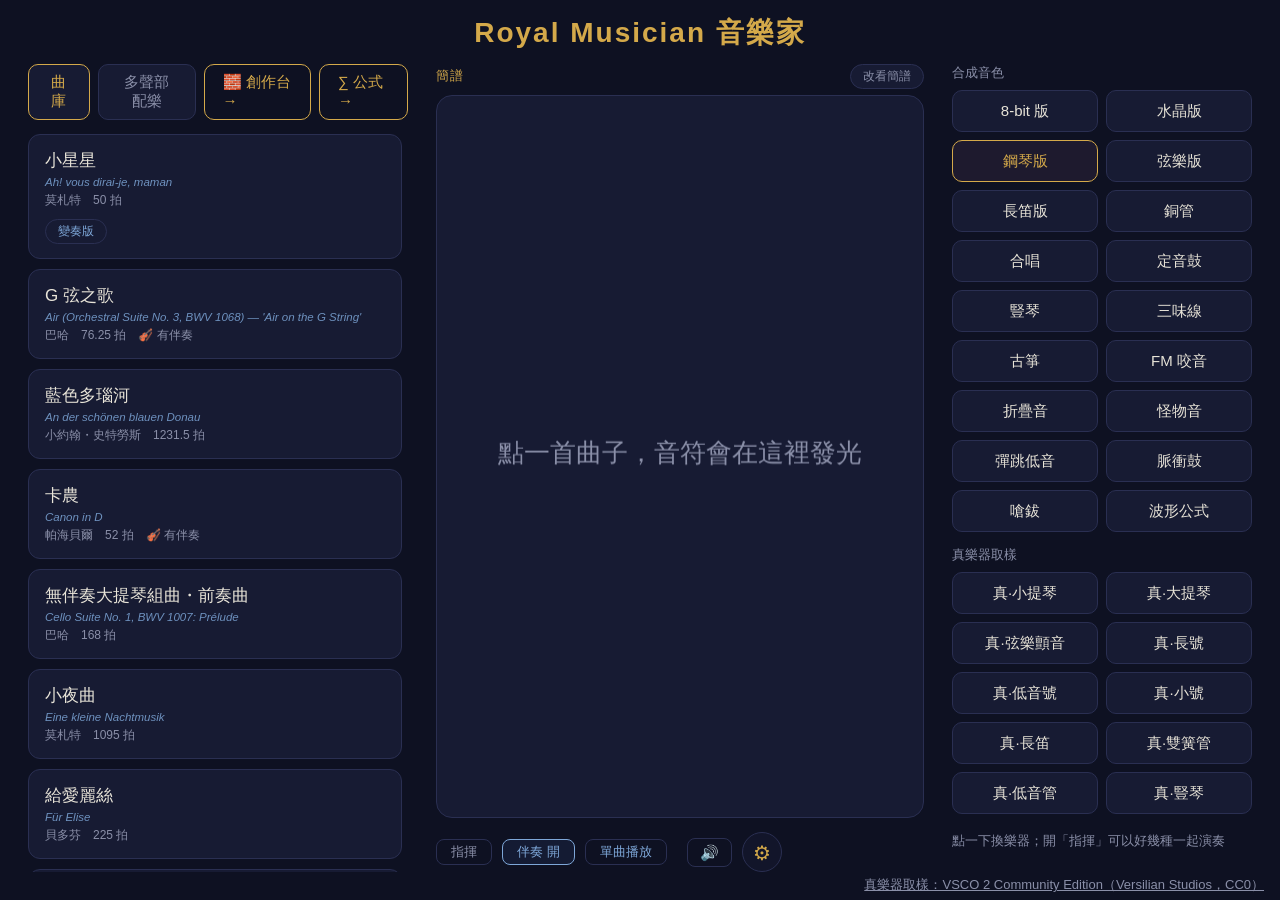
==== index.html @ 352424b7 "v1.25.04：播放中換音色立刻變 Co-Authored-By: Claude Sonnet 5.5 <noreply@anthropic.com>" ====
<!DOCTYPE html>
<html lang="zh-Hant">
<head>
<meta charset="utf-8">
<meta name="viewport" content="width=device-width, initial-scale=1, viewport-fit=cover">
<title>Royal Musician 音樂家</title>
<style>
  :root{
    --bg:#0e1122; --panel:#171b33; --line:#2a2f52; --text:#e8e4d8;
    --muted:#8a8fa8; --gold:#d4a94a; --blue:#7ea7d8;
    --colW:min(820px,100%);   /* 全頁同一欄寬：音色、簡譜、曲目、即興台、多聲部對齊同一條邊 */
  }
  *{box-sizing:border-box; margin:0; padding:0;}
  body{
    background:var(--bg); color:var(--text); min-height:100vh;
    font-family:"Noto Sans TC","Microsoft JhengHei",sans-serif;
    display:flex; flex-direction:column; align-items:center;
    padding:32px 16px 64px;
  }
  h1{font-size:28px; letter-spacing:2px; color:var(--gold);}
  .sub{color:var(--muted); font-size:14px; margin:8px 0 24px;}

  /* 音色區（2026-10-16 版面師／認知／考拉）：與曲目卡同寬、分兩組、同組等寬等高（同群按鍵規則） */
  .voices{display:grid; grid-template-columns:repeat(auto-fill,minmax(118px,1fr)); gap:8px;
          width:var(--colW); margin-bottom:8px;}
  .voices button{
    background:var(--panel); color:var(--text); border:1px solid var(--line);
    border-radius:10px; padding:9px 4px; font-size:15px; cursor:pointer; white-space:nowrap; min-height:42px;
  }
  .voices button.active{border-color:var(--gold); color:var(--gold); background:#1e1a2e;}
  .vsep{grid-column:1/-1; color:var(--muted); font-size:13px; text-align:left; margin-top:6px;}
  .vsep:first-child{margin-top:0;}
  .credits{margin-top:40px; font-size:13px;} .credits a{color:var(--muted);}
  @media (max-width:640px){ .voices{grid-template-columns:repeat(3,1fr);} }
  #mixToggle.mixOn,#accToggle.mixOn{border-color:var(--blue); color:var(--blue); background:#141b33;}
  .hint{color:var(--muted); font-size:13px; margin:10px 0 22px;}

  .now{
    height:28px; font-size:16px; color:var(--blue); margin-bottom:14px;
    display:flex; align-items:center; gap:14px;
  }
  .now button{
    background:none; border:1px solid var(--line); color:var(--muted);
    border-radius:8px; padding:3px 14px; cursor:pointer; font-size:13px;
  }
  #modeBtn{color:var(--blue); border-color:var(--line); font-family:inherit;}
  #muteBtn{font-size:15px; padding:3px 12px; line-height:1.4;}
  #muteBtn.off{color:var(--gold); border-color:var(--gold);}

  .tunes{display:grid; grid-template-columns:repeat(auto-fill,minmax(230px,1fr));
         gap:12px; width:var(--colW);}
  .tune{
    background:var(--panel); border:1px solid var(--line); border-radius:12px;
    padding:14px 16px; cursor:pointer; text-align:left; color:var(--text);
    display:flex; flex-direction:column; gap:4px; font-family:inherit;
  }
  .tune:hover{border-color:var(--blue);}
  .tune.playing{border-color:var(--gold); background:#1e1a2e;}
  .tune .name{font-size:17px;}
  .tune .orig{font-size:11.5px; color:var(--blue); font-style:italic; opacity:.85;}
  .tune .meta{font-size:12px; color:var(--muted);}
  .chips{display:flex; gap:6px; margin-top:6px;}
  .chip{font-size:12px; padding:3px 12px; border:1px solid var(--line); border-radius:999px;
        background:none; color:var(--blue); cursor:pointer; font-family:inherit;}
  .chip:hover{border-color:var(--gold); color:var(--gold);}
  .chip.playing{border-color:var(--gold); color:var(--gold); background:#1e1a2e;}
  .tune.playing .name{color:var(--gold);}

  .score{width:var(--colW); margin-bottom:18px;}
  .scoreHead{display:flex; gap:12px; align-items:baseline; margin-bottom:6px;}
  .scoreHead>span:first-child{font-size:13px; color:var(--gold); letter-spacing:1px;
                              flex:none; white-space:nowrap;}
  .scoreHead .hint{margin:0; font-size:11.5px;}
  .scoreStrip{
    background:var(--panel); border:1px solid var(--line); border-radius:10px;
    height:70px; padding:14px 12px; overflow-x:auto; overflow-y:hidden;
    white-space:nowrap; font-family:Consolas,"Noto Sans Mono",monospace;
    scrollbar-width:thin;
  }
  .modeBtn{margin-left:auto; flex:none; background:var(--panel); border:1px solid var(--line); color:var(--muted); border-radius:999px; padding:3px 12px; font-size:12px; cursor:pointer;}
  #roll{display:block; width:100%; height:120px; background:var(--panel); border:1px solid var(--line); border-radius:10px;}
  .scoreStrip .empty{color:var(--muted); font-size:13px; font-family:"Noto Sans TC",sans-serif;}
  /* 一顆音一個 span：八度點用 ::before／::after 畫（attr 取內容），不多開節點 */
  .jn{position:relative; display:inline-block; min-width:1.15em; text-align:center;
      font-size:19px; color:var(--text); padding:6px 3px; transition:color .08s;}
  .jn::before{content:attr(data-up); position:absolute; top:-5px; left:0; right:0;
              font-size:11px; line-height:1; color:inherit; opacity:.75;}
  .jn::after{content:attr(data-dn); position:absolute; bottom:-4px; left:0; right:0;
             font-size:11px; line-height:1; color:inherit; opacity:.75;}
  .jn.short{text-decoration:underline; text-underline-offset:5px;}
  .jn.rest{color:var(--muted);}
  .jn.on{color:var(--gold); font-weight:700; text-shadow:0 0 12px rgba(212,169,74,.6);}
  .jn.done{color:var(--muted); opacity:.55;}
  .jn.low{color:#c98a8a;}   /* 低八度以下自己變色——「太低」用看的就找得到 */

  /* 多聲部配樂（v1.15.00）：每軌一列——名稱、音色、音量、M／S */
  .orch{width:var(--colW); margin-top:40px; border-top:1px solid var(--line); padding-top:24px;}
  .orch h2{font-size:18px; color:var(--gold); letter-spacing:1px; margin-bottom:12px;}
  .orchHead{display:flex; gap:12px; align-items:center; flex-wrap:wrap; margin-bottom:12px;}
  .orchHead select,.orchHead button,.trk button{background:var(--panel); color:var(--text); border:1px solid var(--line);
          border-radius:999px; padding:7px 16px; font-size:14px; cursor:pointer; font-family:inherit;}
  #orchPlay{border-color:var(--gold); color:var(--gold); margin-left:auto;}
  .trk{display:grid; grid-template-columns:minmax(90px,1fr) 70px 2fr 40px 40px; gap:10px; align-items:center;
       background:var(--panel); border:1px solid var(--line); border-radius:10px; padding:10px 14px; margin-bottom:8px;}
  .trk .tv{color:var(--muted); font-size:13px;}
  .trk button{padding:6px 0; border-radius:8px;}
  .trk button.on{border-color:var(--gold); color:var(--gold);}
  .trk input{width:100%;}
  @media (max-width:640px){ .trk{grid-template-columns:1fr 1fr 40px 40px;} .trk input{grid-column:1/-1; order:9;} }
  /* 2K（≥1800px）：不准手機骨架搬上桌機——欄寬放到 1640、字級照 2K 通則（內文 18、標題 32）、
     曲目卡一排 5 張、音色鈕一排 9 顆（2026-10-16 Master：「2K 版的版面不要再加寬？」） */
  @media (min-width:1800px) and (min-height:1200px){
    body{padding-top:48px;}
    h1{font-size:40px;} .sub{font-size:18px;}
    .voices{grid-template-columns:repeat(auto-fill,minmax(168px,1fr)); gap:10px;}
    .voices button{font-size:18px; min-height:52px;}
    .vsep,.hint{font-size:16px;}
    .now{font-size:18px; height:40px;} .now button{font-size:16px; padding:6px 18px;}
    .scoreHead>span:first-child{font-size:16px;} .scoreHead .hint{font-size:14px;} .modeBtn{font-size:14px;}
    #roll{height:200px;}
    .tunes{grid-template-columns:repeat(auto-fill,minmax(300px,1fr)); gap:16px;}
    .tune{padding:18px 20px;} .tune .name{font-size:22px;} .tune .orig{font-size:15px;} .tune .meta{font-size:15px;}
    .orch h2{font-size:24px;}
  }
  /* 分頁：曲庫／簡譜即興台／多聲部一次只顯示一個（Master 2026-10-16：「版面如果有空間，就盡量不要出現需要拉動的卷軸」） */
  .tabs{display:flex; gap:8px; width:var(--colW); margin:4px 0 12px;}
  .tabs button{background:var(--panel); color:var(--muted); border:1px solid var(--line); border-radius:10px; padding:8px 18px; font-size:15px; cursor:pointer; font-family:inherit;}
  .tabs button.on{border-color:var(--gold); color:var(--gold);}
  .tabLink{border:1px solid var(--gold); color:var(--gold); border-radius:10px; padding:8px 18px; font-size:15px; text-decoration:none;}
  /* 多聲部分頁：每軌自帶樂器，左欄的音色選擇用不到——收起來免得誤會 */
  body.tab-orch #voices, body.tab-orch .left > .hint, body.tab-orch #mixToggle, body.tab-orch #accToggle{display:none;}
  .panel[hidden]{display:none !important;}
  .panel h2{display:none;}            /* 分頁鈕已經寫了名字，不重複 */
  .orch.panel{margin-top:0; border-top:none; padding-top:0;}
  .top{display:flex; flex-direction:column; align-items:center;}
  .app,.left,.right{display:contents;}  /* 窄螢幕：照舊一條直欄往下排 */
  .sub{display:none;}   /* 副標是自我介紹，曲庫本身就說明了——剃掉 */
  /* 桌機（≥1100px）：三欄一屏不捲動——左＝曲庫、中＝舞台（簡譜捲簾吃滿）、右＝音色；放不下的只在欄內部捲 */
  @media (min-width:1100px){
    :root{ --colW:100%; }
    body{height:100vh; overflow:hidden; padding:14px 28px 28px; align-items:stretch;}
    .top{justify-content:center; margin-bottom:12px; flex:none;}
    .top a{margin:0 !important;}
    .app{display:grid; grid-template-columns:minmax(380px,27%) 1fr minmax(300px,22%); grid-template-rows:auto minmax(0,1fr) auto;
         gap:14px 28px; flex:1; min-height:0; width:100%; max-width:2400px; margin:0 auto;}
    .left,.right{display:contents;}
    .tabs{grid-area:1/1; margin:0; width:100%;}
    .panel{grid-area:2/1/4/2; min-height:0; overflow:auto; padding-right:6px;}
    .tunes{grid-template-columns:1fr; align-content:start; gap:10px;}
    .score{grid-area:1/2/3/3; display:flex; flex-direction:column; min-height:0; margin:0;}
    #roll{flex:1; height:auto; min-height:0; border-radius:16px;}
    .scoreStrip{flex:1; height:auto; border-radius:16px; display:flex; align-items:center;}
    .now{grid-area:3/2; margin:0; flex-wrap:wrap; height:auto; gap:10px;}
    .voices{grid-area:1/3/3/4; grid-template-columns:repeat(2,1fr); align-content:start; overflow:auto; margin:0; min-height:0;}
    .left>.hint{grid-area:3/3; margin:0;}
    body.tab-orch .panel{grid-area:2/1/4/3;}
    body.tab-orch .score{grid-area:1/3/3/4;}
    body.tab-orch .now{grid-area:3/3;} body.tab-orch .scoreHead .hint{display:none;}
    .credits{position:fixed; right:16px; bottom:6px; margin:0;}
  }
  @media (min-width:1800px) and (min-height:1200px){
    .tunes{grid-template-columns:repeat(2,1fr);}
    .app{grid-template-columns:minmax(560px,30%) 1fr minmax(420px,20%);}
    .tabs button,.tabLink{font-size:18px; padding:10px 22px;}
    .now button{min-height:44px;}
  }
  /* 手機：舞台在最上、音色單排橫滑、曲庫在內部捲——第一眼就是「點一首曲子」 */
  @media (max-width:1099px){
    body{height:100dvh; min-height:0; overflow:hidden; padding:10px 12px 0; align-items:stretch;}
    .top{flex:none; margin-bottom:6px;} h1{font-size:20px;}
    .score{order:1; flex:none; margin-bottom:6px;}
    #roll{height:112px;}
    .scoreStrip{height:112px;}
    .now{order:2; flex:none; height:auto; margin-bottom:6px; gap:8px; overflow-x:auto; white-space:nowrap; scrollbar-width:none;}
    .now button{white-space:nowrap; flex:none; min-height:44px;}
    .voices{order:3; flex:none; display:flex; width:100%; overflow-x:auto; gap:6px; margin-bottom:8px; scrollbar-width:none;}
    .voices button{flex:none; padding:0 14px; min-height:44px;}
    .vsep,.left>.hint,.scoreHead .hint{display:none;}
    .tabs{order:4; width:100%; flex:none; margin:0 0 8px;}
    .tabs button,.tabLink{min-height:44px; padding:0 16px;}
    .panel{order:5; flex:1; min-height:0; overflow:auto; width:100%; padding-bottom:12px;}
    .tunes{grid-template-columns:1fr; gap:8px;}
    .tune{padding:10px 14px;} .tune .orig{display:none;}
    .credits{order:9; position:static; margin:2px 0; font-size:10px; flex:none; text-align:center;}
  }
</style>
</head>
<body>
  <header class="top">
  <h1 data-t="app.title"></h1>
  <div class="sub" data-t="app.subtitle"></div>
  </header>

  <div class="app">
  <aside class="left">

  <div class="voices" id="voices"></div>
  <div class="hint" data-t="ui.hint"></div>

  <div class="now">
    <button id="modeBtn"></button>
    <span id="nowLabel"></span>
    <button id="stopBtn" data-t="ui.stop" style="display:none"></button>
    <button id="muteBtn" title="靜音"></button>
  </div>
  </aside>

  <main class="right">

  <!-- 簡譜條（v1.11.00，Roy：「播放的時候下面就顯示簡譜」）——也是「音太低」的診斷儀 -->
  <section class="score">
    <div class="scoreHead"><span data-t="score.title"></span><span class="hint" id="scoreHint"></span><button id="scoreMode" class="modeBtn"></button></div>
    <canvas id="roll"></canvas>
    <div class="scoreStrip" id="scoreStrip"></div>
  </section>

  <nav class="tabs">
    <button data-p="tunes" data-t="tab.tunes"></button><button data-p="orch" data-t="orch.title"></button><a class="tabLink" href="composer.html" data-t="tab.create"></a><a class="tabLink" href="formula.html" data-t="tab.formula"></a>
  </nav>
  <div class="tunes panel" data-p="tunes" id="tunes"></div>

  <!-- 簡譜即興台（v1.10.00，Roy：「3.1415926，圓周率當樂譜！我想要輸入簡譜就能發音」） -->

  <!-- 多聲部配樂（v1.15.00，Master 的史詩配樂）：曲庫在 config.js 的 ORCH_TUNES -->
  <section class="orch panel" data-p="orch">
    <h2 data-t="orch.title"></h2>
    <div class="orchHead">
      <select id="orchSel"></select>
      <button id="orchEdit" data-t="orch.edit"></button>
      <button id="orchStop" data-t="ui.stop"></button>
      <button id="orchPlay" data-t="orch.play"></button>
    </div>
    <div id="trks"></div>
    <div class="hint" data-t="orch.hint"></div>
  </section>

  </main>
  </div>

  <footer class="credits"><a href="https://versilian-studios.com/vsco-community/" target="_blank" rel="noopener" data-t="credits.samples"></a></footer>

<script src="config.js?v=1.25.04"></script>
<script src="strings.zh.js?v=1.25.04"></script>
<script src="musician.js?v=1.25.04"></script>
<script src="designer-panel.js?v=1.25.04"></script>
<script>
applyText(CONFIG); applyStaticText();
const JIANPU_IDX=-2;   // 簡譜即興台的虛擬曲目索引（不在 TUNES 裡）

/* 音色雙模式（v1.09.00，Roy：「允許玩家完全不選。也許在音色右邊做個切換開關？」）：
   指揮關（預設）＝單選——點哪個換哪個，快速比音色；
   指揮開＝自由編制（同旋律 doubling），可以全部關掉＝靜場（指揮的休止手勢XD）。
   播放中改編制立刻生效。「指揮／混音師」職稱由 Roy 正名 2026-09-16 */
let activeVoices=new Set(['piano']), playingIdx=-1, mixMode=false;   // 玩家預設鋼琴版（Roy 定案 2026-09-16）

Musician.setSamples(SAMPLES,'samples/vsco/');   // 真樂器取樣：註冊成音色，第一次用到才下載
const voicesEl=document.getElementById('voices');
let realSep=false;
{ const d=document.createElement('div'); d.className='vsep'; d.textContent=TEXT['ui.synthGroup']; voicesEl.appendChild(d); }
Musician.voices.forEach(v=>{
  if(Musician.isSampled(v)&&!realSep){ realSep=true; const d=document.createElement('div'); d.className='vsep'; d.textContent=TEXT['ui.realGroup']; voicesEl.appendChild(d); }
  const b=document.createElement('button');
  b.textContent=TEXT['ui.voice.'+v]; b.dataset.v=v;
  if(activeVoices.has(v))b.classList.add('active');
  b.onclick=()=>{
    if(mixMode){ activeVoices.has(v)?activeVoices.delete(v):activeVoices.add(v); }
    else activeVoices=new Set([v]);
    paintVoices();
    if(playingIdx>=0||playingIdx===JIANPU_IDX)playTune(playingIdx);
  };
  voicesEl.appendChild(b);
});
const mixBtn=document.createElement('button');
mixBtn.id='mixToggle'; mixBtn.textContent=TEXT['ui.mix'];
mixBtn.onclick=()=>{
  mixMode=!mixMode;
  if(!mixMode && activeVoices.size!==1)   // 收回單選：留最左邊亮著的那顆；全暗就回預設鋼琴
    activeVoices=new Set([Musician.voices.find(v=>activeVoices.has(v))||'piano']);
  paintVoices();
  if(playingIdx>=0||playingIdx===JIANPU_IDX)playTune(playingIdx);
};
document.querySelector('.now').prepend(mixBtn);
/* 伴奏開關（v1.23.00）：有伴奏軌的曲子，旋律照選的音色、伴奏固定樂器；關掉回到單旋律（辨認遊戲的原味） */
let accOn=true; try{ accOn=localStorage.getItem('musician.acc')!=='0'; }catch(e){}
const accBtn=document.createElement('button'); accBtn.id='accToggle';
const paintAcc=()=>{ accBtn.textContent=TEXT[accOn?'ui.accOn':'ui.accOff']; accBtn.classList.toggle('mixOn',accOn); };
accBtn.onclick=()=>{ accOn=!accOn; paintAcc(); try{ localStorage.setItem('musician.acc',accOn?'1':'0'); }catch(e){}
  if(playingIdx>=0) playTune(playingIdx); };
paintAcc(); mixBtn.after(accBtn);   // 指揮開關跟播放模式放同一列（它是「怎麼播」不是「哪種音色」）
function paintVoices(){
  voicesEl.querySelectorAll('button').forEach(x=>x.classList.toggle('active',activeVoices.has(x.dataset.v)));
  mixBtn.classList.toggle('mixOn',mixMode);   // 指揮鈕已搬到播放列，不在 voicesEl 裡（2026-10-17 Master 抓到「指揮按鍵不亮」）
}
paintVoices();

const tunesEl=document.getElementById('tunes'),
      nowEl=document.getElementById('nowLabel'),
      stopBtn=document.getElementById('stopBtn');
/* 依原文曲名字母排序（Roy 定案 2026-09-15）。康康舞的原名刻意寫成
   「Orphée aux enfers: Ouverture — Galop infernal」——與序曲同前綴、字串較長，
   排序天然落在序曲正後方，不需要特例；名字本身就說明了它是序曲的壓軸段。
   帶 parent 的曲目（Roy 定案：「變奏版這種按鈕跟著原曲」）不佔卡位，
   變成掛在原曲卡下緣的小膠囊鍵——卡片點了播原版，膠囊點了播變奏 */
const CARD_BY_TUNE={};   // TUNES index → 它顯示在哪張卡（變奏映到原曲卡）
TUNES.map((tu,i)=>({tu,i}))
  .filter(x=>!x.tu.parent)
  .sort((a,b)=>(a.tu.orig||a.tu.name).localeCompare(b.tu.orig||b.tu.name))
  .forEach(({tu,i})=>{
  const beats=tu.notes.reduce((s,n)=>s+n[1],0);
  const b=document.createElement('div');
  b.className='tune'; b.dataset.i=i; CARD_BY_TUNE[i]=b;
  b.innerHTML='<span class="name">'+tu.name+'</span>'+
              (tu.orig?'<span class="orig">'+tu.orig+'</span>':'')+
              '<span class="meta">'+tu.composer+'　'+TEXT['ui.beats'](beats)+(tu.accomp?'　'+TEXT['ui.hasAcc']:'')+'</span>';
  b.setAttribute('role','button'); b.tabIndex=0; b.onclick=()=>playTune(i);
  b.onkeydown=e=>{ if((e.key==='Enter'||e.key===' ')&&e.target===b){ e.preventDefault(); playTune(i); } };
  const kids=TUNES.map((t2,j)=>({t2,j})).filter(x=>x.t2.parent===tu.id);
  if(kids.length){
    const row=document.createElement('div'); row.className='chips';
    kids.forEach(({t2,j})=>{
      CARD_BY_TUNE[j]=b;
      const c=document.createElement('button'); c.className='chip'; c.textContent=t2.label||t2.name;
      c.dataset.j=j;
      c.onclick=e=>{e.stopPropagation(); playTune(j);};   // 卡片本體是原版，膠囊是變奏
      row.appendChild(c);
    });
    b.appendChild(row);
  }
  tunesEl.appendChild(b);
});

/* ── 簡譜條（v1.11.00，Roy：「播放的時候下面就顯示簡譜」）──────────
   renderScore() 把 tune 轉成一排 span（一顆音一個節點，八度點走 CSS ::before/::after
   的 attr()，2600 音的小夜曲也只有 2600 個節點）；tickScore() 每幀問引擎播到第幾秒，
   只動「上一顆」與「這一顆」兩個 class，不重畫整條。
   低八度以下的音自己染紅——Roy：「有些音色似乎太低」，這樣就看得到是哪幾顆 */
const stripEl=document.getElementById('scoreStrip'), scoreHintEl=document.getElementById('scoreHint');
let scoreTokens=[], scoreNodes=[], scoreOn=-1, scoreRAF=0;
function clearScore(msg){
  cancelAnimationFrame(scoreRAF); scoreRAF=0;
  scoreTokens=[]; scoreNodes=[]; scoreOn=-1;
  stripEl.innerHTML='<span class="empty"></span>';
  stripEl.firstChild.textContent=msg||TEXT['score.empty'];
  scoreHintEl.textContent='';
  drawRoll(0);
}
function renderScore(tune){
  const jp=Musician.toJianpu(tune,{floorMidi:CONFIG.play.floorMidi});
  scoreTokens=jp.tokens; scoreOn=-1;
  const frag=document.createDocumentFragment();
  const dots=n=>'˙'.repeat(Math.min(Math.abs(n),3));
  for(const t of jp.tokens){
    const el=document.createElement('span');
    el.className='jn'+(t.d==='0'?' rest':'')+(t.beats<1?' short':'')+(t.oct<0?' low':'');
    if(t.oct>0) el.dataset.up=dots(t.oct);
    if(t.oct<0) el.dataset.dn=dots(t.oct);
    // 兩拍以上補簡譜的延長線（最多三根，長音不佔滿整條）
    el.textContent=t.acc+t.d+(t.beats>=2?' –'.repeat(Math.min(Math.round(t.beats)-1,3)):'');
    frag.appendChild(el);
  }
  stripEl.innerHTML=''; stripEl.appendChild(frag);
  scoreNodes=[...stripEl.children];
  stripEl.scrollLeft=0;
  const lows=jp.tokens.filter(t=>t.d!=='0'&&t.oct<0).length;
  scoreHintEl.textContent=TEXT['score.hint']+(lows?'　｜　這首有 '+lows+' 顆低八度音（紅色）':'');
  if(!scoreRAF) scoreRAF=requestAnimationFrame(tickScore);
}

/* ── 長條圖模式（Roy：「簡譜有沒有可能用長條圖顯示音高，然後會隨著音樂明滅？」）──
   橫軸＝時間（固定視窗 8 秒，播放線在左 1/4 處、畫面往左流），縱軸＝音高，一顆音一條長條；
   還沒到的＝藍、正在響的＝金色發光、剛響完＝金色淡出、已過＝暗。與簡譜條共用同一份 tokens／同一個 rAF。 */
const rollEl=document.getElementById('roll'), rctx=rollEl.getContext('2d');
let rollMode=true; try{ rollMode=localStorage.getItem('musician.scoreMode')!=='jp'; }catch(e){}
const scoreModeBtn=document.getElementById('scoreMode');
function applyMode(){
  rollEl.style.display=rollMode?'block':'none'; stripEl.style.display=rollMode?'none':'block';
  scoreModeBtn.textContent=rollMode?'改看簡譜':'改看長條圖';
  try{ localStorage.setItem('musician.scoreMode',rollMode?'bar':'jp'); }catch(e){}
  drawRoll(Math.max(0,Musician.position()));
}
scoreModeBtn.onclick=()=>{ rollMode=!rollMode; applyMode(); if(!scoreRAF&&scoreTokens.length&&Musician.position()>=0) scoreRAF=requestAnimationFrame(tickScore); };
function drawRoll(pos){
  if(!rollMode) return;
  const dpr=window.devicePixelRatio||1, W=rollEl.clientWidth, H=rollEl.clientHeight;
  if(rollEl.width!==Math.round(W*dpr)||rollEl.height!==Math.round(H*dpr)){ rollEl.width=Math.round(W*dpr); rollEl.height=Math.round(H*dpr); }
  rctx.setTransform(dpr,0,0,dpr,0,0); rctx.clearRect(0,0,W,H);
  const toks=scoreTokens;
  if(!toks.length){ rctx.fillStyle='#8a8fa8'; rctx.font=Math.max(15,Math.round(H/28))+'px "Noto Sans TC",sans-serif'; rctx.textAlign='center';
    rctx.fillText(TEXT['score.empty'],W/2,H/2+5); rctx.textAlign='left'; return; }
  let lo=1e9, hi=-1e9; for(const t of toks) if(t.midi!=null){ if(t.midi<lo)lo=t.midi; if(t.midi>hi)hi=t.midi; }
  if(lo>hi) return;
  const WIN=8, pps=W/WIN, x0=W*0.25, padY=10, rows=hi-lo+1, rh=Math.max(3,(H-2*padY)/rows);
  // 找第一顆還看得到的音（tokens 依 sec 排序）
  let a=0,b=toks.length; while(a<b){ const m=(a+b)>>1; if(toks[m].sec+toks[m].dur<pos-0.6) a=m+1; else b=m; }
  for(let i=a;i<toks.length;i++){
    const t=toks[i], x=x0+(t.sec-pos)*pps; if(x>W) break;
    if(t.midi==null) continue;
    const w=Math.max(3,t.dur*pps-2), y=H-padY-(t.midi-lo+1)*rh+1, end=t.sec+t.dur;
    if(pos>=t.sec && pos<end){ rctx.fillStyle='#ffd77a'; rctx.shadowColor='rgba(255,200,80,.9)'; rctx.shadowBlur=14; }
    else if(pos>=end){ const f=Math.max(0,1-(pos-end)/0.5);          // 剛響完：0.5 秒淡出
      rctx.shadowBlur=f>0?10*f:0; rctx.shadowColor='rgba(255,200,80,.7)';
      rctx.fillStyle=f>0?`rgba(212,169,74,${0.25+0.6*f})`:'rgba(138,143,168,.28)'; }
    else { rctx.shadowBlur=0; rctx.fillStyle='rgba(126,167,216,.7)'; }
    rctx.fillRect(x,y,w,Math.max(2,rh-2));
  }
  rctx.shadowBlur=0; rctx.fillStyle='rgba(232,228,216,.5)'; rctx.fillRect(x0-1,0,2,H);   // 播放線
}
function tickScore(){
  scoreRAF=0;
  const pos=Musician.position();
  drawRoll(pos<0?0:pos);
  if(pos<0){ if(scoreOn>=0&&scoreNodes[scoreOn]) scoreNodes[scoreOn].classList.remove('on'); scoreOn=-1; return; }
  let i=(scoreOn>=0&&scoreTokens[scoreOn]&&pos>=scoreTokens[scoreOn].sec)?scoreOn:0;
  while(i+1<scoreTokens.length && scoreTokens[i+1].sec<=pos) i++;   // 從上次位置往前走，不必每幀搜整首
  if(i!==scoreOn){
    if(scoreOn>=0&&scoreNodes[scoreOn]){ scoreNodes[scoreOn].classList.remove('on'); scoreNodes[scoreOn].classList.add('done'); }
    const el=scoreNodes[i];
    if(el){
      el.classList.add('on'); el.classList.remove('done');
      const r=el.offsetLeft-stripEl.scrollLeft;          // 快到右緣就把它拉回三分之一處
      if(r>stripEl.clientWidth*0.75||r<0) stripEl.scrollLeft=el.offsetLeft-stripEl.clientWidth*0.33;
    }
    scoreOn=i;
  }
  scoreRAF=requestAnimationFrame(tickScore);
}
/* 分頁隱藏時瀏覽器不跑 rAF；回到前景要自己接回去（否則簡譜停在離開時那一顆） */
document.addEventListener('visibilitychange',()=>{
  if(!document.hidden && scoreTokens.length && Musician.position()>=0 && !scoreRAF)
    scoreRAF=requestAnimationFrame(tickScore);
});

function mark(i){
  playingIdx=i;
  /* v1.09.01 顯示歧義修正（Roy：「長笛版跳到小星星，但出來的不是小星星」——
     隨機抽到變奏曲時亮的是母卡，看起來像在播原版）：
     播原版＝卡片發光；播變奏＝只有那顆膠囊發光，卡片本體不亮 */
  const isVariant=i>=0&&TUNES[i].parent;
  const card=i>=0&&!isVariant?CARD_BY_TUNE[i]:null;
  tunesEl.querySelectorAll('.tune').forEach(x=>x.classList.toggle('playing',x===card));
  tunesEl.querySelectorAll('.chip').forEach(x=>x.classList.toggle('playing',isVariant&&+x.dataset.j===i));
  nowEl.textContent=i>=0?TEXT['ui.playing'](TUNES[i].name):'';
  stopBtn.style.display=i>=0?'':'none';
}
/* 播放模式（v1.09.00，Roy：「還有循環播放，單曲播放，隨機播放。嗯？這就是音樂播放器嘛。」）：
   單曲＝播完停；循環＝同一首重來；隨機＝洗牌袋輪播全庫（含變奏，一輪不重複、不跨輪連莊——
   Math-Racer 換曲的同一個形狀）。曲終才看模式，手點永遠直接播 */
const MODES=['single','loop','shuffle'];
let playMode='single', shuffleBag=[];
const modeBtn=document.getElementById('modeBtn');
function paintMode(){ modeBtn.textContent=TEXT['ui.mode.'+playMode]; }
modeBtn.onclick=()=>{ playMode=MODES[(MODES.indexOf(playMode)+1)%MODES.length]; paintMode(); };
paintMode();
function nextShuffle(){
  if(!shuffleBag.length){
    shuffleBag=TUNES.map((_,i)=>i);
    for(let i=shuffleBag.length-1;i>0;i--){const j=Math.floor(Math.random()*(i+1));[shuffleBag[i],shuffleBag[j]]=[shuffleBag[j],shuffleBag[i]];}
    if(shuffleBag.length>1&&shuffleBag[shuffleBag.length-1]===playingIdx)
      [shuffleBag[shuffleBag.length-1],shuffleBag[0]]=[shuffleBag[0],shuffleBag[shuffleBag.length-1]];
  }
  return shuffleBag.pop();
}
function handleEnd(i){
  if(playMode==='loop') playTune(i);
  else if(playMode==='shuffle') playTune(nextShuffle());
  else mark(-1);
}
function playLibrary(i){
  if(!activeVoices.size){ Musician.stop(); mark(-1); clearScore(); return; }   // 全關＝靜場
  Musician.play(TUNES[i],{voice:[...activeVoices],cfg:CONFIG,accomp:accOn,onend:()=>handleEnd(i)});
  mark(i); renderScore(TUNES[i]);
}
stopBtn.onclick=()=>{Musician.stop();mark(-1);clearScore();};

/* 靜音鈕（v1.13.00）：狀態記在 localStorage，鍵名帶專案名不跟別款打架。
   走引擎的常駐靜音閘，所以播放中按下去立刻沒聲音，不必等這首放完 */
const MUTE_KEY='musician.muted';
const muteBtn=document.getElementById('muteBtn');
let uiMuted=false; try{ uiMuted=localStorage.getItem(MUTE_KEY)==='1'; }catch(e){}
function paintMute(){
  muteBtn.textContent=uiMuted?'🔇':'🔊';
  muteBtn.classList.toggle('off',uiMuted);
}
muteBtn.onclick=()=>{
  uiMuted=!uiMuted;
  Musician.setMuted(uiMuted);
  try{ localStorage.setItem(MUTE_KEY, uiMuted?'1':'0'); }catch(e){}
  paintMute();
};
paintMute();
if(uiMuted) Musician.setMuted(true);   // 重整後沿用上次的選擇

clearScore();   // 開頁先給一句提示，不要空白框
applyMode();
// 播放中換音色／拉面板／循環時，索引是即興台就重播它，否則走曲庫
function playTune(i){ return playLibrary(i); }   // 簡譜即興台已併入積木編輯器（2026-10-16）

/* 混音師面板（v1.08.01 全開放；v1.09.00 正名，Roy：「我稱為混音的其實是指揮家，
   指揮家面板其實是混音師面板XD」——選樂器上場＝指揮（音色列的「指揮」開關），
   調音量泛音回聲＝混音師（本面板）。gate:false＝人人可開：旋鈕全是音色演奏參數，
   調壞 F5 復原，無成績可作弊。機制仍是共用面板 v11 的 opts.title */
initDesignerPanel(CONFIG,{
  gate:false, title:'混音師面板',
  labels:{
    play:'播放', volume:'總音量', bpm:'預設速度', chords:'和聲襯底', chordBars:'幾拍換和弦', transpose:'移調半音', floorMidi:'低音折疊(MIDI)',
    voices:'音色', chip:'8-bit', crystal:'水晶', piano:'鋼琴', strings:'弦樂', flute:'長笛', brass:'銅管', choir:'合唱', timpani:'定音鼓', harp:'豎琴', shamisen:'三味線', guzheng:'古箏', fm:'FM 咬音', folder:'折疊音', monster:'怪物音', bounce:'彈跳深度（八度）', bounceTau:'彈跳回升 τ 秒', bell:'鐘形包絡寬', kick:'脈衝鼓', hat:'嗆鈸', wave:'波形公式', cutoff:'高通截止 Hz', expr:'算式', ratio:'調變倍率', iStart:'起音調變量 I', iEnd:'收音調變量 I', tau:'衰減時間 τ', gStart:'起音增益 g', gEnd:'收音增益 g', layers:'疊加層數 n', amp:'每層振幅比 a', r_vln:'真·小提琴', r_cello:'真·大提琴', r_trem:'真·弦樂顫音', r_tbn:'真·長號', r_tuba:'真·低音號', r_tpt:'真·小號', r_flute:'真·長笛', r_oboe:'真·雙簧管', r_bsn:'真·低音管', r_harp:'真·豎琴', r_mar:'真·馬林巴', r_glock:'真·鐵琴', r_perc:'真·打擊組', sawari:'嗡嗡震', bachi:'撥子聲', vibDelay:'揉弦延遲秒',
    bright:'亮度倍數', vowel1:'母音共振峰1', vowel2:'母音共振峰2', drop:'起擊音高倍數', dropTime:'滑音秒', decay:'餘響秒', thump:'槌擊噪音',
    release:'收音秒', detune:'失諧音分', brightness:'亮度倍數', woody:'木頭味',
    vibRate:'顫音頻率', vibDepth:'顫音深度', rootOct:'根音八度',
    gain:'音量', attack:'起音秒', cut:'音長比例', main:'主體', shimmer:'高八度泛音',
    oct:'上移八度數', sparkle:'鐘鳴泛音', ring:'餘韻倍數', padScale:'襯底比例',
    echoTime:'回聲間隔秒', echoFb:'回聲回授', echoMix:'回聲比例',
    h1:'基音', h2:'二倍泛音', h3:'三倍泛音', h4:'四倍泛音',
    chord:'和聲參數', root:'根音', triad:'和弦音',
  },
  theme:{ bg:'#12152a', text:'#e8e4d8', accent:'#d4a94a', accent2:'#7ea7d8',
          field:'#1a1e38', line:'#2a2f52', muted:'#8a8fa8', danger:'#c05555' },
  /* 音色參數改了要重按才聽得到（整首是預先排程的）——播放中就自動重按同一首 */
  onChange:()=>{ if(playingIdx>=0||playingIdx===JIANPU_IDX)playTune(playingIdx); },
});
/* 面板把手 ⚙ 預設浮在左下角，手機／平板會蓋到曲目卡（測試團隊版面大臣 2026-10-04）。
   搬進「正在播放」那一列，跟模式、靜音鈕排在一起，不再浮在內容上。 */
{ const h = document.getElementById('dp-handle'), row = document.querySelector('.now');
  if (h && row) { Object.assign(h.style, { position: 'static', left: 'auto', bottom: 'auto', flex: 'none' }); row.appendChild(h); } }

/* 多聲部配樂：軌的靜音／獨奏／音量改的是 tune.parts 上的狀態（下次播放也記得），
   播放中同時呼叫 Musician.setPart 即時生效 */
{ const sel=document.getElementById('orchSel'), box=document.getElementById('trks');
  ORCH_TUNES.forEach((t,i)=>{ const o=document.createElement('option'); o.value=i; o.textContent=t.name; sel.appendChild(o); });
  const cur=()=>ORCH_TUNES[+sel.value];
  const draw=()=>{
    box.innerHTML='';
    cur().parts.forEach((p,i)=>{
      const r=document.createElement('div'); r.className='trk';
      const vol=p.vol==null?1:p.vol;
      r.innerHTML='<span>'+p.name+'</span><span class="tv">'+TEXT['ui.voice.'+p.voice]+'</span>'+
        '<input type="range" min="0" max="1" step="0.05" value="'+vol+'">'+
        '<button data-k="mute" class="'+(p.mute?'on':'')+'">M</button><button data-k="solo" class="'+(p.solo?'on':'')+'">S</button>';
      r.querySelector('input').oninput=e=>{ p.vol=+e.target.value; Musician.setPart(i,{vol:p.vol}); };
      r.querySelectorAll('button').forEach(b=>b.onclick=()=>{
        p[b.dataset.k]=!p[b.dataset.k]; b.classList.toggle('on',p[b.dataset.k]);
        Musician.setPart(i,{[b.dataset.k]:p[b.dataset.k]});
        if(b.dataset.k==='solo') box.querySelectorAll('[data-k=solo]').forEach((x,j)=>{ Musician.setPart(j,{solo:cur().parts[j].solo}); });
      });
      box.appendChild(r);
    });
  };
  sel.onchange=draw; draw();
  // 播多聲部時，播放列也要說實話：曲庫卡熄掉、顯示這首的名字、停止鈕出現（2026-10-17 全面按鍵調查）
  document.getElementById('orchPlay').onclick=()=>{ mark(-1); clearScore();
    Musician.play(cur(),{cfg:CONFIG,onend:()=>{ nowEl.textContent=''; stopBtn.style.display='none'; }});
    nowEl.textContent=TEXT['ui.playing'](cur().name); stopBtn.style.display=''; };
  document.getElementById('orchStop').onclick=()=>{ Musician.stop(); mark(-1); };
  // 拆開來改：把這首交給積木編輯器（localStorage 傳遞），在那邊能放進格子的軌變格子，放不進的保留簡譜軌
  document.getElementById('orchEdit').onclick=()=>{
    try{ localStorage.setItem('composer.import', JSON.stringify(cur())); }catch(e){}
    location.href='composer.html?import=1';
  };
}
/* 分頁切換（記住上次看哪一頁） */
{ const btns=[...document.querySelectorAll('.tabs button')], panels=[...document.querySelectorAll('.panel')];
  const show=k=>{ btns.forEach(b=>b.classList.toggle('on',b.dataset.p===k)); panels.forEach(p=>p.hidden=p.dataset.p!==k);
    document.body.classList.toggle('tab-orch',k==='orch');
    try{ localStorage.setItem('musician.tab',k); }catch(e){} };
  btns.forEach(b=>b.onclick=()=>show(b.dataset.p));
  let k='tunes'; try{ k=localStorage.getItem('musician.tab')||'tunes'; }catch(e){}
  show(btns.some(b=>b.dataset.p===k)?k:'tunes'); }
</script>
</body>
</html>
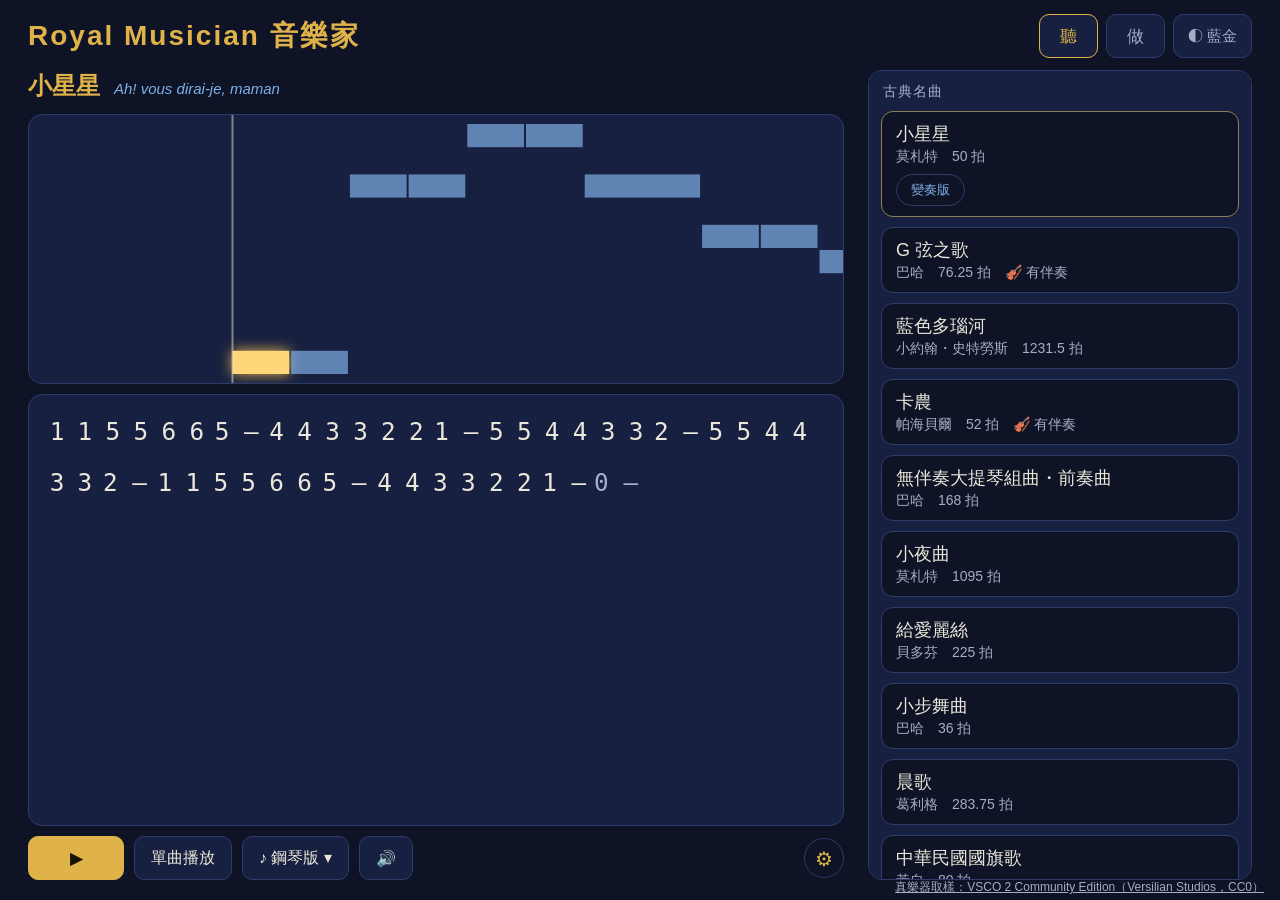
==== commit 6f034081: "v1.26.00：改版階段 1＋2 Co-Authored-By: Claude Sonnet 5.5 <noreply@anthropic.com>" ====
--- a/index.html
+++ b/index.html
@@ -4,501 +4,400 @@
 <meta charset="utf-8">
 <meta name="viewport" content="width=device-width, initial-scale=1, viewport-fit=cover">
 <title>Royal Musician 音樂家</title>
+<link rel="stylesheet" href="musician-theme.css?v=1.26.00">
+<script src="musician-shell.js?v=1.26.00"></script>
 <style>
-  :root{
-    --bg:#0e1122; --panel:#171b33; --line:#2a2f52; --text:#e8e4d8;
-    --muted:#8a8fa8; --gold:#d4a94a; --blue:#7ea7d8;
-    --colW:min(820px,100%);   /* 全頁同一欄寬：音色、簡譜、曲目、即興台、多聲部對齊同一條邊 */
-  }
-  *{box-sizing:border-box; margin:0; padding:0;}
-  body{
-    background:var(--bg); color:var(--text); min-height:100vh;
-    font-family:"Noto Sans TC","Microsoft JhengHei",sans-serif;
-    display:flex; flex-direction:column; align-items:center;
-    padding:32px 16px 64px;
-  }
-  h1{font-size:28px; letter-spacing:2px; color:var(--gold);}
-  .sub{color:var(--muted); font-size:14px; margin:8px 0 24px;}
-
-  /* 音色區（2026-10-16 版面師／認知／考拉）：與曲目卡同寬、分兩組、同組等寬等高（同群按鍵規則） */
-  .voices{display:grid; grid-template-columns:repeat(auto-fill,minmax(118px,1fr)); gap:8px;
-          width:var(--colW); margin-bottom:8px;}
-  .voices button{
-    background:var(--panel); color:var(--text); border:1px solid var(--line);
-    border-radius:10px; padding:9px 4px; font-size:15px; cursor:pointer; white-space:nowrap; min-height:42px;
-  }
-  .voices button.active{border-color:var(--gold); color:var(--gold); background:#1e1a2e;}
-  .vsep{grid-column:1/-1; color:var(--muted); font-size:13px; text-align:left; margin-top:6px;}
-  .vsep:first-child{margin-top:0;}
-  .credits{margin-top:40px; font-size:13px;} .credits a{color:var(--muted);}
-  @media (max-width:640px){ .voices{grid-template-columns:repeat(3,1fr);} }
-  #mixToggle.mixOn,#accToggle.mixOn{border-color:var(--blue); color:var(--blue); background:#141b33;}
-  .hint{color:var(--muted); font-size:13px; margin:10px 0 22px;}
-
-  .now{
-    height:28px; font-size:16px; color:var(--blue); margin-bottom:14px;
-    display:flex; align-items:center; gap:14px;
-  }
-  .now button{
-    background:none; border:1px solid var(--line); color:var(--muted);
-    border-radius:8px; padding:3px 14px; cursor:pointer; font-size:13px;
-  }
-  #modeBtn{color:var(--blue); border-color:var(--line); font-family:inherit;}
-  #muteBtn{font-size:15px; padding:3px 12px; line-height:1.4;}
-  #muteBtn.off{color:var(--gold); border-color:var(--gold);}
-
-  .tunes{display:grid; grid-template-columns:repeat(auto-fill,minmax(230px,1fr));
-         gap:12px; width:var(--colW);}
-  .tune{
-    background:var(--panel); border:1px solid var(--line); border-radius:12px;
-    padding:14px 16px; cursor:pointer; text-align:left; color:var(--text);
-    display:flex; flex-direction:column; gap:4px; font-family:inherit;
-  }
-  .tune:hover{border-color:var(--blue);}
-  .tune.playing{border-color:var(--gold); background:#1e1a2e;}
-  .tune .name{font-size:17px;}
-  .tune .orig{font-size:11.5px; color:var(--blue); font-style:italic; opacity:.85;}
-  .tune .meta{font-size:12px; color:var(--muted);}
-  .chips{display:flex; gap:6px; margin-top:6px;}
-  .chip{font-size:12px; padding:3px 12px; border:1px solid var(--line); border-radius:999px;
-        background:none; color:var(--blue); cursor:pointer; font-family:inherit;}
-  .chip:hover{border-color:var(--gold); color:var(--gold);}
-  .chip.playing{border-color:var(--gold); color:var(--gold); background:#1e1a2e;}
-  .tune.playing .name{color:var(--gold);}
-
-  .score{width:var(--colW); margin-bottom:18px;}
-  .scoreHead{display:flex; gap:12px; align-items:baseline; margin-bottom:6px;}
-  .scoreHead>span:first-child{font-size:13px; color:var(--gold); letter-spacing:1px;
-                              flex:none; white-space:nowrap;}
-  .scoreHead .hint{margin:0; font-size:11.5px;}
-  .scoreStrip{
-    background:var(--panel); border:1px solid var(--line); border-radius:10px;
-    height:70px; padding:14px 12px; overflow-x:auto; overflow-y:hidden;
-    white-space:nowrap; font-family:Consolas,"Noto Sans Mono",monospace;
-    scrollbar-width:thin;
-  }
-  .modeBtn{margin-left:auto; flex:none; background:var(--panel); border:1px solid var(--line); color:var(--muted); border-radius:999px; padding:3px 12px; font-size:12px; cursor:pointer;}
-  #roll{display:block; width:100%; height:120px; background:var(--panel); border:1px solid var(--line); border-radius:10px;}
-  .scoreStrip .empty{color:var(--muted); font-size:13px; font-family:"Noto Sans TC",sans-serif;}
+  /* 聽（欣賞）頁骨架（改版提案階段 2，2026-11-02）：舞台在左、曲庫在右；手機由上到下同一順序。
+     色票在 musician-theme.css，這裡只寫版面。 */
+  :root{ --laneH:clamp(120px,17vh,220px); }
+  body{height:100dvh; display:flex; flex-direction:column; padding:14px 28px 20px; overflow:hidden;}
+  .mtop{flex:none; margin-bottom:12px;}
+  .app{flex:1; min-height:0; display:grid; grid-template-columns:minmax(0,1fr) clamp(340px,30vw,460px); gap:14px 24px; width:100%; max-width:2400px; margin:0 auto;}
+  .stagecol{display:flex; flex-direction:column; gap:10px; min-height:0;}
+
+  .nowrow{display:flex; align-items:baseline; gap:14px; flex-wrap:wrap; min-height:34px; flex:none;}
+  .nowname{font-size:24px; color:var(--gold); font-weight:700;}
+  .noworig{font-size:15px; color:var(--blue); font-style:italic;}
+
+  /* 舞台：捲簾高度＝軌數×每軌高（寬扁，不拉成高塔）；單旋律下面接簡譜全文，吃掉剩下的高度 */
+  .stage{flex:0 1 calc(var(--lanes,1) * var(--laneH)); min-height:0; display:grid; grid-template-columns:minmax(0,1fr); grid-template-rows:minmax(0,1fr);
+         background:var(--panel); border:1px solid var(--line); border-radius:14px; overflow:hidden;}
+  .stage:not(.multi){flex-basis:clamp(160px,30vh,340px);}   /* 單旋律：捲簾寬扁，剩下的高度給下面的簡譜全文 */
+  #roll{display:block; width:100%; height:100%; min-width:0;}
+  .lanectl{display:none; flex-direction:column; border-right:1px solid var(--line); width:clamp(150px,16vw,240px);}
+  .stage.multi{grid-template-columns:auto minmax(0,1fr);}
+  .stage.multi .lanectl{display:flex;}
+  .lc{flex:1; min-height:0; display:grid; grid-template-columns:1fr auto auto; grid-template-rows:auto 1fr; gap:2px 6px; align-items:center;
+      padding:6px 10px; border-bottom:1px solid var(--line);}
+  .lc:last-child{border-bottom:none;}
+  .lc .nm{grid-column:1/-1; font-size:15px; display:flex; gap:8px; align-items:baseline; min-width:0;}
+  .lc .nm b{font-weight:600; white-space:nowrap; overflow:hidden; text-overflow:ellipsis;} .lc .nm i{font-style:normal; color:var(--muted); font-size:13px; white-space:nowrap;}
+  .lc input[type=range]{width:100%; min-width:40px; accent-color:var(--gold);}
+  .lc button{background:var(--panel2); border:1px solid var(--line); border-radius:8px; min-width:44px; min-height:36px; cursor:pointer; color:var(--muted);}
+  .lc button.on{border-color:var(--gold); color:var(--gold);}
+  .scoreStrip{flex:1; min-height:0; background:var(--panel); border:1px solid var(--line); border-radius:14px; padding:12px 14px; overflow-y:auto; position:relative;
+              display:flex; flex-wrap:wrap; align-content:flex-start; gap:2px 0; font-family:Consolas,"Noto Sans Mono",monospace;}
+  .stagecol.multi .scoreStrip{display:none;}
   /* 一顆音一個 span：八度點用 ::before／::after 畫（attr 取內容），不多開節點 */
-  .jn{position:relative; display:inline-block; min-width:1.15em; text-align:center;
-      font-size:19px; color:var(--text); padding:6px 3px; transition:color .08s;}
-  .jn::before{content:attr(data-up); position:absolute; top:-5px; left:0; right:0;
-              font-size:11px; line-height:1; color:inherit; opacity:.75;}
-  .jn::after{content:attr(data-dn); position:absolute; bottom:-4px; left:0; right:0;
-             font-size:11px; line-height:1; color:inherit; opacity:.75;}
+  .jn{position:relative; display:inline-block; min-width:1.15em; text-align:center; font-size:clamp(22px,1.9vw,38px); color:var(--text); padding:10px 4px; transition:color .08s;}
+  .jn::before{content:attr(data-up); position:absolute; top:-3px; left:0; right:0; font-size:12px; line-height:1; color:inherit; opacity:.75;}
+  .jn::after{content:attr(data-dn); position:absolute; bottom:-2px; left:0; right:0; font-size:12px; line-height:1; color:inherit; opacity:.75;}
   .jn.short{text-decoration:underline; text-underline-offset:5px;}
   .jn.rest{color:var(--muted);}
-  .jn.on{color:var(--gold); font-weight:700; text-shadow:0 0 12px rgba(212,169,74,.6);}
+  .jn.on{color:var(--gold); font-weight:700; text-shadow:0 0 12px color-mix(in srgb,var(--gold) 60%,transparent);}
   .jn.done{color:var(--muted); opacity:.55;}
   .jn.low{color:#c98a8a;}   /* 低八度以下自己變色——「太低」用看的就找得到 */
 
-  /* 多聲部配樂（v1.15.00）：每軌一列——名稱、音色、音量、M／S */
-  .orch{width:var(--colW); margin-top:40px; border-top:1px solid var(--line); padding-top:24px;}
-  .orch h2{font-size:18px; color:var(--gold); letter-spacing:1px; margin-bottom:12px;}
-  .orchHead{display:flex; gap:12px; align-items:center; flex-wrap:wrap; margin-bottom:12px;}
-  .orchHead select,.orchHead button,.trk button{background:var(--panel); color:var(--text); border:1px solid var(--line);
-          border-radius:999px; padding:7px 16px; font-size:14px; cursor:pointer; font-family:inherit;}
-  #orchPlay{border-color:var(--gold); color:var(--gold); margin-left:auto;}
-  .trk{display:grid; grid-template-columns:minmax(90px,1fr) 70px 2fr 40px 40px; gap:10px; align-items:center;
-       background:var(--panel); border:1px solid var(--line); border-radius:10px; padding:10px 14px; margin-bottom:8px;}
-  .trk .tv{color:var(--muted); font-size:13px;}
-  .trk button{padding:6px 0; border-radius:8px;}
-  .trk button.on{border-color:var(--gold); color:var(--gold);}
-  .trk input{width:100%;}
-  @media (max-width:640px){ .trk{grid-template-columns:1fr 1fr 40px 40px;} .trk input{grid-column:1/-1; order:9;} }
-  /* 2K（≥1800px）：不准手機骨架搬上桌機——欄寬放到 1640、字級照 2K 通則（內文 18、標題 32）、
-     曲目卡一排 5 張、音色鈕一排 9 顆（2026-10-16 Master：「2K 版的版面不要再加寬？」） */
-  @media (min-width:1800px) and (min-height:1200px){
-    body{padding-top:48px;}
-    h1{font-size:40px;} .sub{font-size:18px;}
-    .voices{grid-template-columns:repeat(auto-fill,minmax(168px,1fr)); gap:10px;}
-    .voices button{font-size:18px; min-height:52px;}
-    .vsep,.hint{font-size:16px;}
-    .now{font-size:18px; height:40px;} .now button{font-size:16px; padding:6px 18px;}
-    .scoreHead>span:first-child{font-size:16px;} .scoreHead .hint{font-size:14px;} .modeBtn{font-size:14px;}
-    #roll{height:200px;}
-    .tunes{grid-template-columns:repeat(auto-fill,minmax(300px,1fr)); gap:16px;}
-    .tune{padding:18px 20px;} .tune .name{font-size:22px;} .tune .orig{font-size:15px;} .tune .meta{font-size:15px;}
-    .orch h2{font-size:24px;}
-  }
-  /* 分頁：曲庫／簡譜即興台／多聲部一次只顯示一個（Master 2026-10-16：「版面如果有空間，就盡量不要出現需要拉動的卷軸」） */
-  .tabs{display:flex; gap:8px; width:var(--colW); margin:4px 0 12px;}
-  .tabs button{background:var(--panel); color:var(--muted); border:1px solid var(--line); border-radius:10px; padding:8px 18px; font-size:15px; cursor:pointer; font-family:inherit;}
-  .tabs button.on{border-color:var(--gold); color:var(--gold);}
-  .tabLink{border:1px solid var(--gold); color:var(--gold); border-radius:10px; padding:8px 18px; font-size:15px; text-decoration:none;}
-  /* 多聲部分頁：每軌自帶樂器，左欄的音色選擇用不到——收起來免得誤會 */
-  body.tab-orch #voices, body.tab-orch .left > .hint, body.tab-orch #mixToggle, body.tab-orch #accToggle{display:none;}
-  .panel[hidden]{display:none !important;}
-  .panel h2{display:none;}            /* 分頁鈕已經寫了名字，不重複 */
-  .orch.panel{margin-top:0; border-top:none; padding-top:0;}
-  .top{display:flex; flex-direction:column; align-items:center;}
-  .app,.left,.right{display:contents;}  /* 窄螢幕：照舊一條直欄往下排 */
-  .sub{display:none;}   /* 副標是自我介紹，曲庫本身就說明了——剃掉 */
-  /* 桌機（≥1100px）：三欄一屏不捲動——左＝曲庫、中＝舞台（簡譜捲簾吃滿）、右＝音色；放不下的只在欄內部捲 */
-  @media (min-width:1100px){
-    :root{ --colW:100%; }
-    body{height:100vh; overflow:hidden; padding:14px 28px 28px; align-items:stretch;}
-    .top{justify-content:center; margin-bottom:12px; flex:none;}
-    .top a{margin:0 !important;}
-    .app{display:grid; grid-template-columns:minmax(380px,27%) 1fr minmax(300px,22%); grid-template-rows:auto minmax(0,1fr) auto;
-         gap:14px 28px; flex:1; min-height:0; width:100%; max-width:2400px; margin:0 auto;}
-    .left,.right{display:contents;}
-    .tabs{grid-area:1/1; margin:0; width:100%;}
-    .panel{grid-area:2/1/4/2; min-height:0; overflow:auto; padding-right:6px;}
-    .tunes{grid-template-columns:1fr; align-content:start; gap:10px;}
-    .score{grid-area:1/2/3/3; display:flex; flex-direction:column; min-height:0; margin:0;}
-    #roll{flex:1; height:auto; min-height:0; border-radius:16px;}
-    .scoreStrip{flex:1; height:auto; border-radius:16px; display:flex; align-items:center;}
-    .now{grid-area:3/2; margin:0; flex-wrap:wrap; height:auto; gap:10px;}
-    .voices{grid-area:1/3/3/4; grid-template-columns:repeat(2,1fr); align-content:start; overflow:auto; margin:0; min-height:0;}
-    .left>.hint{grid-area:3/3; margin:0;}
-    body.tab-orch .panel{grid-area:2/1/4/3;}
-    body.tab-orch .score{grid-area:1/3/3/4;}
-    body.tab-orch .now{grid-area:3/3;} body.tab-orch .scoreHead .hint{display:none;}
-    .credits{position:fixed; right:16px; bottom:6px; margin:0;}
+  /* 控制列：播放／模式／音色／靜音／混音師面板把手 */
+  .ctl{display:flex; gap:10px; align-items:center; flex-wrap:wrap; position:relative; flex:none;}
+  .ctl button{background:var(--panel); border:1px solid var(--line); border-radius:10px; padding:0 16px; min-height:44px; cursor:pointer; font-size:16px; color:var(--text);}
+  .ctl button:hover{border-color:var(--blue);}
+  .ctl .big{background:var(--gold); border-color:var(--gold); color:#1a1405; font-weight:700; padding:0 28px; min-width:96px;}
+  .ctl #muteBtn.off{color:var(--gold); border-color:var(--gold);}
+  .ctl.orch #voiceBtn{display:none;} .ctl #editBtn{display:none;} .ctl.orch #editBtn{display:inline-flex; align-items:center;}
+  .ctl #dp-handle{margin-left:auto;}
+  #voicePop{position:absolute; left:0; bottom:calc(100% + 8px); z-index:30; width:min(620px,94vw); max-height:min(60vh,520px); overflow:auto;
+            background:var(--panel); border:1px solid var(--line); border-radius:14px; padding:12px; box-shadow:0 8px 30px rgba(0,0,0,.5);}
+  #voicePop[hidden]{display:none;}
+  .voices{display:grid; grid-template-columns:repeat(auto-fill,minmax(112px,1fr)); gap:8px;}
+  .voices button{background:var(--panel2); color:var(--text); border:1px solid var(--line); border-radius:10px; padding:0 4px; font-size:15px; cursor:pointer; white-space:nowrap; min-height:44px;}
+  .voices button.active{border-color:var(--gold); color:var(--gold);}
+  .vsep{grid-column:1/-1; color:var(--muted); font-size:13px; margin-top:6px;} .vsep:first-child{margin-top:0;}
+  .popfoot{display:flex; gap:8px; margin-top:10px; padding-top:10px; border-top:1px solid var(--line);}
+  .popfoot button{background:var(--panel2); border:1px solid var(--line); border-radius:10px; min-height:44px; padding:0 16px; cursor:pointer; color:var(--text);}
+  .popfoot button.mixOn{border-color:var(--blue); color:var(--blue);}
+
+  /* 曲庫側欄：舞台在左、清單在右，內部捲動 */
+  .side{display:flex; flex-direction:column; gap:10px; min-height:0; background:var(--panel); border:1px solid var(--line); border-radius:14px; padding:12px; overflow:auto;}
+  .sec{color:var(--muted); font-size:14px; margin:6px 2px 0; letter-spacing:1px;} .sec:first-child{margin-top:0;}
+  .tune{background:var(--bg); border:1px solid var(--line); border-radius:12px; padding:10px 14px; cursor:pointer; text-align:left; color:var(--text);
+        display:flex; flex-direction:column; gap:2px; font-family:inherit; flex:none;}
+  .tune:hover{border-color:var(--blue);}
+  .tune.sel{border-color:color-mix(in srgb,var(--gold) 55%,var(--line));}
+  .tune.playing{border-color:var(--gold); background:var(--sel);}
+  .tune .name{font-size:18px;} .tune.playing .name{color:var(--gold);}
+  .tune .meta{font-size:14px; color:var(--muted);}
+  .chips{display:flex; gap:6px; margin-top:6px;}
+  .chip{font-size:13px; padding:4px 14px; min-height:32px; border:1px solid var(--line); border-radius:999px; background:none; color:var(--blue); cursor:pointer; font-family:inherit;}
+  .chip:hover{border-color:var(--gold); color:var(--gold);} .chip.playing{border-color:var(--gold); color:var(--gold); background:var(--sel);}
+  .credits{position:fixed; right:16px; bottom:4px; font-size:12px;} .credits a{color:var(--muted);}
+
+  /* 手機：舞台在最上、播放列、曲庫內部捲——第一眼就是「點一首曲子」 */
+  @media (max-width:1099px){
+    :root{ --laneH:clamp(72px,12vh,120px); }
+    body{padding:10px 12px 0;}
+    .app{grid-template-columns:minmax(0,1fr); grid-template-rows:auto minmax(0,1fr); gap:8px;}
+    .stage,.stage:not(.multi){flex:0 1 calc(var(--lanes,1) * var(--laneH)); max-height:44vh;}
+    .scoreStrip{display:none;}
+    .nowname{font-size:19px;} .noworig{display:none;}
+    .lanectl{width:96px;} .lc input[type=range]{display:none;} .lc{grid-template-columns:1fr auto auto; padding:4px 6px;} .lc .nm i{display:none;}
+    .ctl .big{min-width:64px; padding:0 18px;}
+    .credits{position:static; text-align:center; font-size:10px; padding:2px 0;}
+    .lc button{min-width:36px; min-height:40px;}
+    #voicePop{position:fixed; left:8px; right:8px; bottom:8px; top:auto; width:auto; max-height:70dvh;}   /* 手機：音色選單做成貼底的面板，不管播放列在哪都看得到 */
   }
   @media (min-width:1800px) and (min-height:1200px){
-    .tunes{grid-template-columns:repeat(2,1fr);}
-    .app{grid-template-columns:minmax(560px,30%) 1fr minmax(420px,20%);}
-    .tabs button,.tabLink{font-size:18px; padding:10px 22px;}
-    .now button{min-height:44px;}
-  }
-  /* 手機：舞台在最上、音色單排橫滑、曲庫在內部捲——第一眼就是「點一首曲子」 */
-  @media (max-width:1099px){
-    body{height:100dvh; min-height:0; overflow:hidden; padding:10px 12px 0; align-items:stretch;}
-    .top{flex:none; margin-bottom:6px;} h1{font-size:20px;}
-    .score{order:1; flex:none; margin-bottom:6px;}
-    #roll{height:112px;}
-    .scoreStrip{height:112px;}
-    .now{order:2; flex:none; height:auto; margin-bottom:6px; gap:8px; overflow-x:auto; white-space:nowrap; scrollbar-width:none;}
-    .now button{white-space:nowrap; flex:none; min-height:44px;}
-    .voices{order:3; flex:none; display:flex; width:100%; overflow-x:auto; gap:6px; margin-bottom:8px; scrollbar-width:none;}
-    .voices button{flex:none; padding:0 14px; min-height:44px;}
-    .vsep,.left>.hint,.scoreHead .hint{display:none;}
-    .tabs{order:4; width:100%; flex:none; margin:0 0 8px;}
-    .tabs button,.tabLink{min-height:44px; padding:0 16px;}
-    .panel{order:5; flex:1; min-height:0; overflow:auto; width:100%; padding-bottom:12px;}
-    .tunes{grid-template-columns:1fr; gap:8px;}
-    .tune{padding:10px 14px;} .tune .orig{display:none;}
-    .credits{order:9; position:static; margin:2px 0; font-size:10px; flex:none; text-align:center;}
+    .nowname{font-size:30px;} .tune .name{font-size:22px;} .tune .meta{font-size:16px;} .jn{font-size:26px;}
+    .ctl button{font-size:18px;}
   }
 </style>
 </head>
 <body>
-  <header class="top">
-  <h1 data-t="app.title"></h1>
-  <div class="sub" data-t="app.subtitle"></div>
-  </header>
-
-  <div class="app">
-  <aside class="left">
-
-  <div class="voices" id="voices"></div>
-  <div class="hint" data-t="ui.hint"></div>
-
-  <div class="now">
-    <button id="modeBtn"></button>
-    <span id="nowLabel"></span>
-    <button id="stopBtn" data-t="ui.stop" style="display:none"></button>
-    <button id="muteBtn" title="靜音"></button>
+  <header class="mtop"><h1 data-t="app.title"></h1><span id="mnav" data-page="listen"></span></header>
+
+  <div class="app" id="app">
+    <main class="stagecol" id="stagecol">
+      <div class="nowrow"><span class="nowname" id="nowName"></span><span class="noworig" id="nowOrig"></span></div>
+      <section class="stage" id="stage">
+        <div class="lanectl" id="lanectl"></div>
+        <canvas id="roll"></canvas>
+      </section>
+      <div class="scoreStrip" id="scoreStrip"></div>
+      <div class="ctl" id="ctl">
+        <button id="playBtn" class="big">▶</button>
+        <button id="modeBtn"></button>
+        <button id="voiceBtn"></button>
+        <button id="editBtn" data-t="orch.edit"></button>
+        <button id="muteBtn" title="靜音"></button>
+        <div id="voicePop" hidden>
+          <div class="voices" id="voices"></div>
+          <div class="popfoot" id="popfoot"></div>
+        </div>
+      </div>
+    </main>
+    <aside class="side" id="tunes"></aside>
   </div>
-  </aside>
-
-  <main class="right">
-
-  <!-- 簡譜條（v1.11.00，Roy：「播放的時候下面就顯示簡譜」）——也是「音太低」的診斷儀 -->
-  <section class="score">
-    <div class="scoreHead"><span data-t="score.title"></span><span class="hint" id="scoreHint"></span><button id="scoreMode" class="modeBtn"></button></div>
-    <canvas id="roll"></canvas>
-    <div class="scoreStrip" id="scoreStrip"></div>
-  </section>
-
-  <nav class="tabs">
-    <button data-p="tunes" data-t="tab.tunes"></button><button data-p="orch" data-t="orch.title"></button><a class="tabLink" href="composer.html" data-t="tab.create"></a><a class="tabLink" href="formula.html" data-t="tab.formula"></a>
-  </nav>
-  <div class="tunes panel" data-p="tunes" id="tunes"></div>
-
-  <!-- 簡譜即興台（v1.10.00，Roy：「3.1415926，圓周率當樂譜！我想要輸入簡譜就能發音」） -->
-
-  <!-- 多聲部配樂（v1.15.00，Master 的史詩配樂）：曲庫在 config.js 的 ORCH_TUNES -->
-  <section class="orch panel" data-p="orch">
-    <h2 data-t="orch.title"></h2>
-    <div class="orchHead">
-      <select id="orchSel"></select>
-      <button id="orchEdit" data-t="orch.edit"></button>
-      <button id="orchStop" data-t="ui.stop"></button>
-      <button id="orchPlay" data-t="orch.play"></button>
-    </div>
-    <div id="trks"></div>
-    <div class="hint" data-t="orch.hint"></div>
-  </section>
-
-  </main>
-  </div>
 
   <footer class="credits"><a href="https://versilian-studios.com/vsco-community/" target="_blank" rel="noopener" data-t="credits.samples"></a></footer>
 
-<script src="config.js?v=1.25.04"></script>
-<script src="strings.zh.js?v=1.25.04"></script>
-<script src="musician.js?v=1.25.04"></script>
-<script src="designer-panel.js?v=1.25.04"></script>
+<script src="config.js?v=1.26.00"></script>
+<script src="strings.zh.js?v=1.26.00"></script>
+<script src="musician.js?v=1.26.00"></script>
+<script src="designer-panel.js?v=1.26.00"></script>
 <script>
 applyText(CONFIG); applyStaticText();
-const JIANPU_IDX=-2;   // 簡譜即興台的虛擬曲目索引（不在 TUNES 裡）
+const $=id=>document.getElementById(id);
+const stageEl=$('stage'), stagecol=$('stagecol'), ctl=$('ctl'), tunesEl=$('tunes');
 
 /* 音色雙模式（v1.09.00，Roy：「允許玩家完全不選。也許在音色右邊做個切換開關？」）：
    指揮關（預設）＝單選——點哪個換哪個，快速比音色；
-   指揮開＝自由編制（同旋律 doubling），可以全部關掉＝靜場（指揮的休止手勢XD）。
-   播放中改編制立刻生效。「指揮／混音師」職稱由 Roy 正名 2026-09-16 */
-let activeVoices=new Set(['piano']), playingIdx=-1, mixMode=false;   // 玩家預設鋼琴版（Roy 定案 2026-09-16）
+   指揮開＝自由編制（同旋律 doubling），可以全部關掉＝靜場。播放中改編制立刻生效。 */
+let activeVoices=new Set(['piano']), mixMode=false;   // 玩家預設鋼琴版（Roy 定案 2026-09-16）
+let sel=null, playingNow=false;                        // sel＝{k:'t'|'o', i}：選中的曲；playingNow＝正在播
 
 Musician.setSamples(SAMPLES,'samples/vsco/');   // 真樂器取樣：註冊成音色，第一次用到才下載
-const voicesEl=document.getElementById('voices');
-let realSep=false;
-{ const d=document.createElement('div'); d.className='vsep'; d.textContent=TEXT['ui.synthGroup']; voicesEl.appendChild(d); }
-Musician.voices.forEach(v=>{
-  if(Musician.isSampled(v)&&!realSep){ realSep=true; const d=document.createElement('div'); d.className='vsep'; d.textContent=TEXT['ui.realGroup']; voicesEl.appendChild(d); }
-  const b=document.createElement('button');
-  b.textContent=TEXT['ui.voice.'+v]; b.dataset.v=v;
-  if(activeVoices.has(v))b.classList.add('active');
-  b.onclick=()=>{
-    if(mixMode){ activeVoices.has(v)?activeVoices.delete(v):activeVoices.add(v); }
-    else activeVoices=new Set([v]);
-    paintVoices();
-    if(playingIdx>=0||playingIdx===JIANPU_IDX)playTune(playingIdx);
-  };
-  voicesEl.appendChild(b);
-});
-const mixBtn=document.createElement('button');
-mixBtn.id='mixToggle'; mixBtn.textContent=TEXT['ui.mix'];
+const voicesEl=$('voices');
+{ let realSep=false;
+  const sep=t=>{ const d=document.createElement('div'); d.className='vsep'; d.textContent=t; voicesEl.appendChild(d); };
+  sep(TEXT['ui.synthGroup']);
+  Musician.voices.forEach(v=>{
+    if(Musician.isSampled(v)&&!realSep){ realSep=true; sep(TEXT['ui.realGroup']); }
+    const b=document.createElement('button');
+    b.textContent=TEXT['ui.voice.'+v]; b.dataset.v=v;
+    b.onclick=()=>{
+      if(mixMode){ activeVoices.has(v)?activeVoices.delete(v):activeVoices.add(v); }
+      else { activeVoices=new Set([v]); $('voicePop').hidden=true; }
+      paintVoices(); if(playingNow&&sel.k==='t') playSel();
+    };
+    voicesEl.appendChild(b);
+  }); }
+const mixBtn=document.createElement('button'); mixBtn.id='mixToggle'; mixBtn.textContent=TEXT['ui.mix'];
 mixBtn.onclick=()=>{
   mixMode=!mixMode;
   if(!mixMode && activeVoices.size!==1)   // 收回單選：留最左邊亮著的那顆；全暗就回預設鋼琴
     activeVoices=new Set([Musician.voices.find(v=>activeVoices.has(v))||'piano']);
-  paintVoices();
-  if(playingIdx>=0||playingIdx===JIANPU_IDX)playTune(playingIdx);
+  paintVoices(); if(playingNow&&sel.k==='t') playSel();
 };
-document.querySelector('.now').prepend(mixBtn);
 /* 伴奏開關（v1.23.00）：有伴奏軌的曲子，旋律照選的音色、伴奏固定樂器；關掉回到單旋律（辨認遊戲的原味） */
 let accOn=true; try{ accOn=localStorage.getItem('musician.acc')!=='0'; }catch(e){}
 const accBtn=document.createElement('button'); accBtn.id='accToggle';
 const paintAcc=()=>{ accBtn.textContent=TEXT[accOn?'ui.accOn':'ui.accOff']; accBtn.classList.toggle('mixOn',accOn); };
-accBtn.onclick=()=>{ accOn=!accOn; paintAcc(); try{ localStorage.setItem('musician.acc',accOn?'1':'0'); }catch(e){}
-  if(playingIdx>=0) playTune(playingIdx); };
-paintAcc(); mixBtn.after(accBtn);   // 指揮開關跟播放模式放同一列（它是「怎麼播」不是「哪種音色」）
+accBtn.onclick=()=>{ accOn=!accOn; paintAcc(); try{ localStorage.setItem('musician.acc',accOn?'1':'0'); }catch(e){} if(playingNow&&sel.k==='t') playSel(); };
+$('popfoot').append(mixBtn,accBtn); paintAcc();
 function paintVoices(){
   voicesEl.querySelectorAll('button').forEach(x=>x.classList.toggle('active',activeVoices.has(x.dataset.v)));
-  mixBtn.classList.toggle('mixOn',mixMode);   // 指揮鈕已搬到播放列，不在 voicesEl 裡（2026-10-17 Master 抓到「指揮按鍵不亮」）
+  mixBtn.classList.toggle('mixOn',mixMode);
+  const n=activeVoices.size, v=[...activeVoices][0];
+  $('voiceBtn').textContent='♪ '+(n===0?'靜場':n===1?TEXT['ui.voice.'+v]:n+' 種音色')+' ▾';
 }
 paintVoices();
-
-const tunesEl=document.getElementById('tunes'),
-      nowEl=document.getElementById('nowLabel'),
-      stopBtn=document.getElementById('stopBtn');
-/* 依原文曲名字母排序（Roy 定案 2026-09-15）。康康舞的原名刻意寫成
-   「Orphée aux enfers: Ouverture — Galop infernal」——與序曲同前綴、字串較長，
-   排序天然落在序曲正後方，不需要特例；名字本身就說明了它是序曲的壓軸段。
-   帶 parent 的曲目（Roy 定案：「變奏版這種按鈕跟著原曲」）不佔卡位，
-   變成掛在原曲卡下緣的小膠囊鍵——卡片點了播原版，膠囊點了播變奏 */
-const CARD_BY_TUNE={};   // TUNES index → 它顯示在哪張卡（變奏映到原曲卡）
-TUNES.map((tu,i)=>({tu,i}))
-  .filter(x=>!x.tu.parent)
+$('voiceBtn').onclick=e=>{ e.stopPropagation(); $('voicePop').hidden=!$('voicePop').hidden; };
+document.addEventListener('click',e=>{ if(!$('voicePop').hidden&&!$('voicePop').contains(e.target)) $('voicePop').hidden=true; });
+document.addEventListener('keydown',e=>{ if(e.key==='Escape') $('voicePop').hidden=true; });
+
+/* ── 曲庫側欄：古典名曲（TUNES）與多聲部配樂（ORCH_TUNES）同一份清單，分兩節 ──
+   依原文曲名字母排序（Roy 定案 2026-09-15）；帶 parent 的變奏掛在原曲卡下緣當膠囊（Roy：「變奏版這種按鈕跟著原曲」） */
+const CARD={};   // 'tN'／'oN' → 卡片節點（變奏映到原曲卡）
+const secHead=t=>{ const d=document.createElement('div'); d.className='sec'; d.textContent=t; tunesEl.appendChild(d); };
+function addCard(key,name,meta,onclick){
+  const b=document.createElement('div'); b.className='tune'; b.dataset.k=key; CARD[key]=b;
+  b.innerHTML='<span class="name">'+name+'</span><span class="meta">'+meta+'</span>';
+  b.setAttribute('role','button'); b.tabIndex=0; b.onclick=onclick;
+  b.onkeydown=e=>{ if((e.key==='Enter'||e.key===' ')&&e.target===b){ e.preventDefault(); onclick(); } };
+  tunesEl.appendChild(b); return b;
+}
+secHead('古典名曲');
+TUNES.map((tu,i)=>({tu,i})).filter(x=>!x.tu.parent)
   .sort((a,b)=>(a.tu.orig||a.tu.name).localeCompare(b.tu.orig||b.tu.name))
   .forEach(({tu,i})=>{
-  const beats=tu.notes.reduce((s,n)=>s+n[1],0);
-  const b=document.createElement('div');
-  b.className='tune'; b.dataset.i=i; CARD_BY_TUNE[i]=b;
-  b.innerHTML='<span class="name">'+tu.name+'</span>'+
-              (tu.orig?'<span class="orig">'+tu.orig+'</span>':'')+
-              '<span class="meta">'+tu.composer+'　'+TEXT['ui.beats'](beats)+(tu.accomp?'　'+TEXT['ui.hasAcc']:'')+'</span>';
-  b.setAttribute('role','button'); b.tabIndex=0; b.onclick=()=>playTune(i);
-  b.onkeydown=e=>{ if((e.key==='Enter'||e.key===' ')&&e.target===b){ e.preventDefault(); playTune(i); } };
-  const kids=TUNES.map((t2,j)=>({t2,j})).filter(x=>x.t2.parent===tu.id);
-  if(kids.length){
-    const row=document.createElement('div'); row.className='chips';
-    kids.forEach(({t2,j})=>{
-      CARD_BY_TUNE[j]=b;
-      const c=document.createElement('button'); c.className='chip'; c.textContent=t2.label||t2.name;
-      c.dataset.j=j;
-      c.onclick=e=>{e.stopPropagation(); playTune(j);};   // 卡片本體是原版，膠囊是變奏
-      row.appendChild(c);
-    });
-    b.appendChild(row);
-  }
-  tunesEl.appendChild(b);
-});
-
-/* ── 簡譜條（v1.11.00，Roy：「播放的時候下面就顯示簡譜」）──────────
-   renderScore() 把 tune 轉成一排 span（一顆音一個節點，八度點走 CSS ::before/::after
-   的 attr()，2600 音的小夜曲也只有 2600 個節點）；tickScore() 每幀問引擎播到第幾秒，
-   只動「上一顆」與「這一顆」兩個 class，不重畫整條。
-   低八度以下的音自己染紅——Roy：「有些音色似乎太低」，這樣就看得到是哪幾顆 */
-const stripEl=document.getElementById('scoreStrip'), scoreHintEl=document.getElementById('scoreHint');
-let scoreTokens=[], scoreNodes=[], scoreOn=-1, scoreRAF=0;
-function clearScore(msg){
+    const beats=tu.notes.reduce((s,n)=>s+n[1],0);
+    const b=addCard('t'+i,tu.name,tu.composer+'　'+TEXT['ui.beats'](beats)+(tu.accomp?'　'+TEXT['ui.hasAcc']:''),()=>pick('t',i,true));
+    const kids=TUNES.map((t2,j)=>({t2,j})).filter(x=>x.t2.parent===tu.id);
+    if(kids.length){
+      const row=document.createElement('div'); row.className='chips';
+      kids.forEach(({t2,j})=>{
+        CARD['t'+j]=b;
+        const c=document.createElement('button'); c.className='chip'; c.textContent=t2.label||t2.name; c.dataset.j=j;
+        c.onclick=e=>{ e.stopPropagation(); pick('t',j,true); };   // 卡片本體是原版，膠囊是變奏
+        row.appendChild(c);
+      });
+      b.appendChild(row);
+    }
+  });
+secHead('多聲部配樂');
+ORCH_TUNES.forEach((t,i)=>addCard('o'+i,t.name,'多聲部　'+t.parts.length+' 軌',()=>pick('o',i,true)));
+
+const tuneOf=s=>s.k==='t'?TUNES[s.i]:ORCH_TUNES[s.i];
+
+/* ── 舞台：每軌一條捲簾（寬扁）；單旋律下面接簡譜全文 ──────────────
+   lanes＝[{name,tokens,color}]；畫布像素尺寸由 ResizeObserver 追著 CSS 尺寸走
+   （舊版只在「正在畫」時才對齊，沒播放時換分頁／縮放就被 CSS 拉伸，文字變形——2026-11-02 Master 抓到） */
+const stripEl=$('scoreStrip'), rollEl=$('roll'), rctx=rollEl.getContext('2d');
+let lanes=[], scoreTokens=[], scoreNodes=[], scoreOn=-1, scoreRAF=0;
+const pal={}; function readPal(){ const cs=getComputedStyle(document.documentElement); for(const k of ['gold','blue','muted','text','line','lane1','lane2','lane3','lane4','lane5','lane6']) pal[k]=cs.getPropertyValue('--'+k).trim(); }
+readPal(); window.addEventListener('musician-palette',()=>{ readPal(); drawRoll(Math.max(0,Musician.position())); });
+
+function clearScore(){
   cancelAnimationFrame(scoreRAF); scoreRAF=0;
-  scoreTokens=[]; scoreNodes=[]; scoreOn=-1;
-  stripEl.innerHTML='<span class="empty"></span>';
-  stripEl.firstChild.textContent=msg||TEXT['score.empty'];
-  scoreHintEl.textContent='';
+  lanes=[]; scoreTokens=[]; scoreNodes=[]; scoreOn=-1; stripEl.innerHTML='';
+  stageEl.style.setProperty('--lanes',1); stageEl.classList.remove('multi'); stagecol.classList.remove('multi'); $('lanectl').innerHTML='';
   drawRoll(0);
 }
 function renderScore(tune){
   const jp=Musician.toJianpu(tune,{floorMidi:CONFIG.play.floorMidi});
+  lanes=[{name:tune.name,tokens:jp.tokens,color:null}];
   scoreTokens=jp.tokens; scoreOn=-1;
-  const frag=document.createDocumentFragment();
-  const dots=n=>'˙'.repeat(Math.min(Math.abs(n),3));
+  stageEl.style.setProperty('--lanes',1); stageEl.classList.remove('multi'); stagecol.classList.remove('multi'); $('lanectl').innerHTML='';
+  const frag=document.createDocumentFragment(), dots=n=>'˙'.repeat(Math.min(Math.abs(n),3));
   for(const t of jp.tokens){
     const el=document.createElement('span');
     el.className='jn'+(t.d==='0'?' rest':'')+(t.beats<1?' short':'')+(t.oct<0?' low':'');
     if(t.oct>0) el.dataset.up=dots(t.oct);
     if(t.oct<0) el.dataset.dn=dots(t.oct);
-    // 兩拍以上補簡譜的延長線（最多三根，長音不佔滿整條）
-    el.textContent=t.acc+t.d+(t.beats>=2?' –'.repeat(Math.min(Math.round(t.beats)-1,3)):'');
+    el.textContent=t.acc+t.d+(t.beats>=2?' –'.repeat(Math.min(Math.round(t.beats)-1,3)):'');   // 兩拍以上補延長線
     frag.appendChild(el);
   }
-  stripEl.innerHTML=''; stripEl.appendChild(frag);
-  scoreNodes=[...stripEl.children];
-  stripEl.scrollLeft=0;
-  const lows=jp.tokens.filter(t=>t.d!=='0'&&t.oct<0).length;
-  scoreHintEl.textContent=TEXT['score.hint']+(lows?'　｜　這首有 '+lows+' 顆低八度音（紅色）':'');
-  if(!scoreRAF) scoreRAF=requestAnimationFrame(tickScore);
-}
-
-/* ── 長條圖模式（Roy：「簡譜有沒有可能用長條圖顯示音高，然後會隨著音樂明滅？」）──
-   橫軸＝時間（固定視窗 8 秒，播放線在左 1/4 處、畫面往左流），縱軸＝音高，一顆音一條長條；
-   還沒到的＝藍、正在響的＝金色發光、剛響完＝金色淡出、已過＝暗。與簡譜條共用同一份 tokens／同一個 rAF。 */
-const rollEl=document.getElementById('roll'), rctx=rollEl.getContext('2d');
-let rollMode=true; try{ rollMode=localStorage.getItem('musician.scoreMode')!=='jp'; }catch(e){}
-const scoreModeBtn=document.getElementById('scoreMode');
-function applyMode(){
-  rollEl.style.display=rollMode?'block':'none'; stripEl.style.display=rollMode?'none':'block';
-  scoreModeBtn.textContent=rollMode?'改看簡譜':'改看長條圖';
-  try{ localStorage.setItem('musician.scoreMode',rollMode?'bar':'jp'); }catch(e){}
-  drawRoll(Math.max(0,Musician.position()));
-}
-scoreModeBtn.onclick=()=>{ rollMode=!rollMode; applyMode(); if(!scoreRAF&&scoreTokens.length&&Musician.position()>=0) scoreRAF=requestAnimationFrame(tickScore); };
+  stripEl.innerHTML=''; stripEl.appendChild(frag); scoreNodes=[...stripEl.children]; stripEl.scrollTop=0;
+  drawRoll(0);
+}
+/* 多聲部：每一軌各算一份 tokens（offset 補休止、rep 重複），一軌一條捲簾；左邊是這一軌的音量／M／S */
+function renderOrch(tune){
+  const box=$('lanectl'); box.innerHTML=''; stripEl.innerHTML=''; scoreTokens=[]; scoreNodes=[]; scoreOn=-1;
+  lanes=tune.parts.map((p,i)=>{
+    const src=p.notes||Musician.fromJianpu(p.jp||'').notes, arr=[];
+    if(p.offset) arr.push([null,p.offset]);
+    for(let r=0;r<(p.rep||1);r++) for(const n of src) arr.push(n);
+    const jp=Musician.toJianpu({bpm:tune.bpm,notes:arr},{floorMidi:0});
+    const color=pal['lane'+(i%6+1)];
+    const r=document.createElement('div'); r.className='lc'; const vol=p.vol==null?1:p.vol;
+    r.innerHTML='<span class="nm"><b style="color:'+color+'">'+p.name+'</b><i>'+TEXT['ui.voice.'+p.voice]+'</i></span>'+
+      '<input type="range" min="0" max="1" step="0.05" value="'+vol+'"><button data-k="mute" class="'+(p.mute?'on':'')+'">M</button><button data-k="solo" class="'+(p.solo?'on':'')+'">S</button>';
+    r.querySelector('input').oninput=e=>{ p.vol=+e.target.value; Musician.setPart(i,{vol:p.vol}); };
+    r.querySelectorAll('button').forEach(b=>b.onclick=()=>{
+      p[b.dataset.k]=!p[b.dataset.k]; b.classList.toggle('on',p[b.dataset.k]);
+      Musician.setPart(i,{[b.dataset.k]:p[b.dataset.k]});
+      if(b.dataset.k==='solo') tune.parts.forEach((q,j)=>Musician.setPart(j,{solo:q.solo}));
+    });
+    box.appendChild(r);
+    return {name:p.name,tokens:jp.tokens,color};
+  });
+  stageEl.style.setProperty('--lanes',lanes.length); stageEl.classList.add('multi'); stagecol.classList.add('multi');
+  drawRoll(0);
+}
+/* 長條圖：橫軸＝時間（固定視窗 8 秒，播放線在左 1/4 處、畫面往左流），縱軸＝音高，一顆音一條。
+   單旋律：還沒到＝藍、正在響＝金色發光、剛響完＝淡出、已過＝暗；多軌：用該軌自己的顏色 */
 function drawRoll(pos){
-  if(!rollMode) return;
   const dpr=window.devicePixelRatio||1, W=rollEl.clientWidth, H=rollEl.clientHeight;
+  if(!W||!H) return;
   if(rollEl.width!==Math.round(W*dpr)||rollEl.height!==Math.round(H*dpr)){ rollEl.width=Math.round(W*dpr); rollEl.height=Math.round(H*dpr); }
-  rctx.setTransform(dpr,0,0,dpr,0,0); rctx.clearRect(0,0,W,H);
-  const toks=scoreTokens;
-  if(!toks.length){ rctx.fillStyle='#8a8fa8'; rctx.font=Math.max(15,Math.round(H/28))+'px "Noto Sans TC",sans-serif'; rctx.textAlign='center';
-    rctx.fillText(TEXT['score.empty'],W/2,H/2+5); rctx.textAlign='left'; return; }
-  let lo=1e9, hi=-1e9; for(const t of toks) if(t.midi!=null){ if(t.midi<lo)lo=t.midi; if(t.midi>hi)hi=t.midi; }
-  if(lo>hi) return;
-  const WIN=8, pps=W/WIN, x0=W*0.25, padY=10, rows=hi-lo+1, rh=Math.max(3,(H-2*padY)/rows);
-  // 找第一顆還看得到的音（tokens 依 sec 排序）
-  let a=0,b=toks.length; while(a<b){ const m=(a+b)>>1; if(toks[m].sec+toks[m].dur<pos-0.6) a=m+1; else b=m; }
-  for(let i=a;i<toks.length;i++){
-    const t=toks[i], x=x0+(t.sec-pos)*pps; if(x>W) break;
-    if(t.midi==null) continue;
-    const w=Math.max(3,t.dur*pps-2), y=H-padY-(t.midi-lo+1)*rh+1, end=t.sec+t.dur;
-    if(pos>=t.sec && pos<end){ rctx.fillStyle='#ffd77a'; rctx.shadowColor='rgba(255,200,80,.9)'; rctx.shadowBlur=14; }
-    else if(pos>=end){ const f=Math.max(0,1-(pos-end)/0.5);          // 剛響完：0.5 秒淡出
-      rctx.shadowBlur=f>0?10*f:0; rctx.shadowColor='rgba(255,200,80,.7)';
-      rctx.fillStyle=f>0?`rgba(212,169,74,${0.25+0.6*f})`:'rgba(138,143,168,.28)'; }
-    else { rctx.shadowBlur=0; rctx.fillStyle='rgba(126,167,216,.7)'; }
-    rctx.fillRect(x,y,w,Math.max(2,rh-2));
-  }
-  rctx.shadowBlur=0; rctx.fillStyle='rgba(232,228,216,.5)'; rctx.fillRect(x0-1,0,2,H);   // 播放線
-}
+  rctx.setTransform(dpr,0,0,dpr,0,0); rctx.clearRect(0,0,W,H); rctx.globalAlpha=1;
+  const n=lanes.length; if(!n) return;
+  const LH=H/n, WIN=8, pps=W/WIN, x0=W*0.25, multi=n>1;
+  lanes.forEach((ln,k)=>{
+    const toks=ln.tokens, y0=k*LH;
+    if(k>0){ rctx.fillStyle=pal.line; rctx.fillRect(0,y0,W,1); }
+    let lo=1e9, hi=-1e9; for(const t of toks) if(t.midi!=null){ if(t.midi<lo)lo=t.midi; if(t.midi>hi)hi=t.midi; }
+    if(lo>hi) return;
+    const padY=8, rows=hi-lo+1, rh=Math.max(3,(LH-2*padY)/rows), base=multi?ln.color:null;
+    let a=0,b=toks.length; while(a<b){ const m=(a+b)>>1; if(toks[m].sec+toks[m].dur<pos-0.6) a=m+1; else b=m; }
+    for(let i=a;i<toks.length;i++){
+      const t=toks[i], x=x0+(t.sec-pos)*pps; if(x>W) break;
+      if(t.midi==null) continue;
+      const w=Math.max(3,t.dur*pps-2), y=y0+LH-padY-(t.midi-lo+1)*rh+1, end=t.sec+t.dur;
+      if(pos>=t.sec && pos<end){ rctx.globalAlpha=1; rctx.fillStyle=base||'#ffd77a'; rctx.shadowColor=base||'rgba(255,200,80,.9)'; rctx.shadowBlur=14; }
+      else if(pos>=end){ const f=Math.max(0,1-(pos-end)/0.5);          // 剛響完：0.5 秒淡出
+        rctx.shadowBlur=f>0?10*f:0; rctx.shadowColor=base||pal.gold;
+        if(f>0){ rctx.globalAlpha=0.25+0.6*f; rctx.fillStyle=base||pal.gold; } else { rctx.globalAlpha=0.28; rctx.fillStyle=pal.muted; } }
+      else { rctx.shadowBlur=0; rctx.globalAlpha=multi?0.55:0.7; rctx.fillStyle=base||pal.blue; }
+      rctx.fillRect(x,y,w,Math.max(2,rh-2));
+    }
+    rctx.shadowBlur=0; rctx.globalAlpha=1;
+  });
+  rctx.fillStyle=pal.text; rctx.globalAlpha=0.5; rctx.fillRect(x0-1,0,2,H); rctx.globalAlpha=1;   // 播放線
+}
+new ResizeObserver(()=>drawRoll(Math.max(0,Musician.position()))).observe(rollEl);
+
 function tickScore(){
   scoreRAF=0;
   const pos=Musician.position();
   drawRoll(pos<0?0:pos);
-  if(pos<0){ if(scoreOn>=0&&scoreNodes[scoreOn]) scoreNodes[scoreOn].classList.remove('on'); scoreOn=-1; return; }
-  let i=(scoreOn>=0&&scoreTokens[scoreOn]&&pos>=scoreTokens[scoreOn].sec)?scoreOn:0;
-  while(i+1<scoreTokens.length && scoreTokens[i+1].sec<=pos) i++;   // 從上次位置往前走，不必每幀搜整首
-  if(i!==scoreOn){
-    if(scoreOn>=0&&scoreNodes[scoreOn]){ scoreNodes[scoreOn].classList.remove('on'); scoreNodes[scoreOn].classList.add('done'); }
-    const el=scoreNodes[i];
-    if(el){
-      el.classList.add('on'); el.classList.remove('done');
-      const r=el.offsetLeft-stripEl.scrollLeft;          // 快到右緣就把它拉回三分之一處
-      if(r>stripEl.clientWidth*0.75||r<0) stripEl.scrollLeft=el.offsetLeft-stripEl.clientWidth*0.33;
+  if(scoreTokens.length){
+    if(pos<0){ if(scoreOn>=0&&scoreNodes[scoreOn]) scoreNodes[scoreOn].classList.remove('on'); scoreOn=-1; }
+    else{
+      let i=(scoreOn>=0&&scoreTokens[scoreOn]&&pos>=scoreTokens[scoreOn].sec)?scoreOn:0;
+      while(i+1<scoreTokens.length && scoreTokens[i+1].sec<=pos) i++;   // 從上次位置往前走，不必每幀搜整首
+      if(i!==scoreOn){
+        if(scoreOn>=0&&scoreNodes[scoreOn]){ scoreNodes[scoreOn].classList.remove('on'); scoreNodes[scoreOn].classList.add('done'); }
+        const el=scoreNodes[i];
+        if(el){
+          el.classList.add('on'); el.classList.remove('done');
+          const r=el.offsetTop-stripEl.scrollTop;          // 目前這顆快出框就捲到三分之一處
+          if(r>stripEl.clientHeight-50||r<0) stripEl.scrollTop=Math.max(0,el.offsetTop-stripEl.clientHeight*0.33);
+        }
+        scoreOn=i;
+      }
     }
-    scoreOn=i;
   }
-  scoreRAF=requestAnimationFrame(tickScore);
-}
-/* 分頁隱藏時瀏覽器不跑 rAF；回到前景要自己接回去（否則簡譜停在離開時那一顆） */
-document.addEventListener('visibilitychange',()=>{
-  if(!document.hidden && scoreTokens.length && Musician.position()>=0 && !scoreRAF)
-    scoreRAF=requestAnimationFrame(tickScore);
-});
-
-function mark(i){
-  playingIdx=i;
-  /* v1.09.01 顯示歧義修正（Roy：「長笛版跳到小星星，但出來的不是小星星」——
-     隨機抽到變奏曲時亮的是母卡，看起來像在播原版）：
-     播原版＝卡片發光；播變奏＝只有那顆膠囊發光，卡片本體不亮 */
-  const isVariant=i>=0&&TUNES[i].parent;
-  const card=i>=0&&!isVariant?CARD_BY_TUNE[i]:null;
-  tunesEl.querySelectorAll('.tune').forEach(x=>x.classList.toggle('playing',x===card));
-  tunesEl.querySelectorAll('.chip').forEach(x=>x.classList.toggle('playing',isVariant&&+x.dataset.j===i));
-  nowEl.textContent=i>=0?TEXT['ui.playing'](TUNES[i].name):'';
-  stopBtn.style.display=i>=0?'':'none';
-}
-/* 播放模式（v1.09.00，Roy：「還有循環播放，單曲播放，隨機播放。嗯？這就是音樂播放器嘛。」）：
-   單曲＝播完停；循環＝同一首重來；隨機＝洗牌袋輪播全庫（含變奏，一輪不重複、不跨輪連莊——
-   Math-Racer 換曲的同一個形狀）。曲終才看模式，手點永遠直接播 */
+  if(pos>=0) scoreRAF=requestAnimationFrame(tickScore);
+}
+/* 分頁隱藏時瀏覽器不跑 rAF；回到前景要自己接回去 */
+document.addEventListener('visibilitychange',()=>{ if(!document.hidden && Musician.position()>=0 && !scoreRAF) scoreRAF=requestAnimationFrame(tickScore); });
+
+/* ── 選曲／播放 ── */
+function pick(k,i,play){
+  sel={k,i}; try{ localStorage.setItem('musician.last',k+i); }catch(e){}
+  const tune=tuneOf(sel);
+  $('nowName').textContent=tune.name; $('nowOrig').textContent=k==='t'?(tune.orig||''):'';
+  ctl.classList.toggle('orch',k==='o');
+  if(k==='t') renderScore(tune); else renderOrch(tune);
+  paintCards();
+  if(play) playSel();
+}
+function playSel(){
+  if(sel.k==='t'&&!activeVoices.size){ Musician.stop(); playingNow=false; paintCards(); paintPlay(); return; }   // 全關＝靜場
+  const tune=tuneOf(sel);
+  if(sel.k==='t') Musician.play(tune,{voice:[...activeVoices],cfg:CONFIG,accomp:accOn,onend:handleEnd});
+  else Musician.play(tune,{cfg:CONFIG,onend:handleEnd});
+  playingNow=true; paintCards(); paintPlay();
+  if(!scoreRAF) scoreRAF=requestAnimationFrame(tickScore);
+}
+function stopAll(){ Musician.stop(); playingNow=false; paintCards(); paintPlay(); }
+function paintCards(){
+  const isVar=sel&&sel.k==='t'&&TUNES[sel.i].parent, card=sel?CARD[sel.k+sel.i]:null;
+  tunesEl.querySelectorAll('.tune').forEach(x=>{
+    x.classList.toggle('sel',x===card);
+    x.classList.toggle('playing',playingNow&&x===card&&!isVar);   // 播變奏＝只有膠囊發光，卡片本體不亮
+  });
+  tunesEl.querySelectorAll('.chip').forEach(x=>x.classList.toggle('playing',playingNow&&isVar&&+x.dataset.j===sel.i));
+}
+function paintPlay(){ $('playBtn').textContent=playingNow?'■':'▶'; $('playBtn').title=playingNow?'停止':'播放'; }
+$('playBtn').onclick=()=>{ if(playingNow) stopAll(); else if(sel) playSel(); };
+$('editBtn').onclick=()=>{   // 拆開來改：把這首交給積木編輯器（localStorage 傳遞）
+  try{ localStorage.setItem('composer.import', JSON.stringify(tuneOf(sel))); }catch(e){}
+  location.href='composer.html?import=1';
+};
+
+/* 播放模式（v1.09.00）：單曲＝播完停；循環＝同一首重來；隨機＝洗牌袋輪播全庫（含變奏，一輪不重複、不跨輪連莊）。曲終才看模式，手點永遠直接播 */
 const MODES=['single','loop','shuffle'];
 let playMode='single', shuffleBag=[];
-const modeBtn=document.getElementById('modeBtn');
-function paintMode(){ modeBtn.textContent=TEXT['ui.mode.'+playMode]; }
-modeBtn.onclick=()=>{ playMode=MODES[(MODES.indexOf(playMode)+1)%MODES.length]; paintMode(); };
+function paintMode(){ $('modeBtn').textContent=TEXT['ui.mode.'+playMode]; }
+$('modeBtn').onclick=()=>{ playMode=MODES[(MODES.indexOf(playMode)+1)%MODES.length]; paintMode(); };
 paintMode();
 function nextShuffle(){
   if(!shuffleBag.length){
     shuffleBag=TUNES.map((_,i)=>i);
     for(let i=shuffleBag.length-1;i>0;i--){const j=Math.floor(Math.random()*(i+1));[shuffleBag[i],shuffleBag[j]]=[shuffleBag[j],shuffleBag[i]];}
-    if(shuffleBag.length>1&&shuffleBag[shuffleBag.length-1]===playingIdx)
+    if(shuffleBag.length>1&&sel&&sel.k==='t'&&shuffleBag[shuffleBag.length-1]===sel.i)
       [shuffleBag[shuffleBag.length-1],shuffleBag[0]]=[shuffleBag[0],shuffleBag[shuffleBag.length-1]];
   }
   return shuffleBag.pop();
 }
-function handleEnd(i){
-  if(playMode==='loop') playTune(i);
-  else if(playMode==='shuffle') playTune(nextShuffle());
-  else mark(-1);
-}
-function playLibrary(i){
-  if(!activeVoices.size){ Musician.stop(); mark(-1); clearScore(); return; }   // 全關＝靜場
-  Musician.play(TUNES[i],{voice:[...activeVoices],cfg:CONFIG,accomp:accOn,onend:()=>handleEnd(i)});
-  mark(i); renderScore(TUNES[i]);
-}
-stopBtn.onclick=()=>{Musician.stop();mark(-1);clearScore();};
-
-/* 靜音鈕（v1.13.00）：狀態記在 localStorage，鍵名帶專案名不跟別款打架。
-   走引擎的常駐靜音閘，所以播放中按下去立刻沒聲音，不必等這首放完 */
-const MUTE_KEY='musician.muted';
-const muteBtn=document.getElementById('muteBtn');
+function handleEnd(){
+  if(playMode==='loop') playSel();
+  else if(playMode==='shuffle') pick('t',nextShuffle(),true);
+  else { playingNow=false; paintCards(); paintPlay(); }
+}
+
+/* 靜音鈕（v1.13.00）：狀態記在 localStorage；走引擎的常駐靜音閘，播放中按下去立刻沒聲音 */
+const MUTE_KEY='musician.muted', muteBtn=$('muteBtn');
 let uiMuted=false; try{ uiMuted=localStorage.getItem(MUTE_KEY)==='1'; }catch(e){}
-function paintMute(){
-  muteBtn.textContent=uiMuted?'🔇':'🔊';
-  muteBtn.classList.toggle('off',uiMuted);
-}
-muteBtn.onclick=()=>{
-  uiMuted=!uiMuted;
-  Musician.setMuted(uiMuted);
-  try{ localStorage.setItem(MUTE_KEY, uiMuted?'1':'0'); }catch(e){}
-  paintMute();
-};
-paintMute();
-if(uiMuted) Musician.setMuted(true);   // 重整後沿用上次的選擇
-
-clearScore();   // 開頁先給一句提示，不要空白框
-applyMode();
-// 播放中換音色／拉面板／循環時，索引是即興台就重播它，否則走曲庫
-function playTune(i){ return playLibrary(i); }   // 簡譜即興台已併入積木編輯器（2026-10-16）
-
-/* 混音師面板（v1.08.01 全開放；v1.09.00 正名，Roy：「我稱為混音的其實是指揮家，
-   指揮家面板其實是混音師面板XD」——選樂器上場＝指揮（音色列的「指揮」開關），
-   調音量泛音回聲＝混音師（本面板）。gate:false＝人人可開：旋鈕全是音色演奏參數，
-   調壞 F5 復原，無成績可作弊。機制仍是共用面板 v11 的 opts.title */
+function paintMute(){ muteBtn.textContent=uiMuted?'🔇':'🔊'; muteBtn.classList.toggle('off',uiMuted); }
+muteBtn.onclick=()=>{ uiMuted=!uiMuted; Musician.setMuted(uiMuted); try{ localStorage.setItem(MUTE_KEY,uiMuted?'1':'0'); }catch(e){} paintMute(); };
+paintMute(); if(uiMuted) Musician.setMuted(true);
+
+/* 混音師面板（v1.08.01 全開放；v1.09.00 正名）。旋鈕全是音色演奏參數，調壞 F5 復原。
+   機制是共用面板 v11 的 opts.title；配色在載入時讀目前色票（換色票後重新整理才套用） */
+{ const cs=getComputedStyle(document.documentElement), c=k=>cs.getPropertyValue('--'+k).trim();
 initDesignerPanel(CONFIG,{
   gate:false, title:'混音師面板',
   labels:{
@@ -513,58 +412,19 @@
     h1:'基音', h2:'二倍泛音', h3:'三倍泛音', h4:'四倍泛音',
     chord:'和聲參數', root:'根音', triad:'和弦音',
   },
-  theme:{ bg:'#12152a', text:'#e8e4d8', accent:'#d4a94a', accent2:'#7ea7d8',
-          field:'#1a1e38', line:'#2a2f52', muted:'#8a8fa8', danger:'#c05555' },
+  theme:{ bg:c('bg'), text:c('text'), accent:c('gold'), accent2:c('blue'), field:c('panel2'), line:c('line'), muted:c('muted'), danger:'#c05555' },
   /* 音色參數改了要重按才聽得到（整首是預先排程的）——播放中就自動重按同一首 */
-  onChange:()=>{ if(playingIdx>=0||playingIdx===JIANPU_IDX)playTune(playingIdx); },
-});
-/* 面板把手 ⚙ 預設浮在左下角，手機／平板會蓋到曲目卡（測試團隊版面大臣 2026-10-04）。
-   搬進「正在播放」那一列，跟模式、靜音鈕排在一起，不再浮在內容上。 */
-{ const h = document.getElementById('dp-handle'), row = document.querySelector('.now');
-  if (h && row) { Object.assign(h.style, { position: 'static', left: 'auto', bottom: 'auto', flex: 'none' }); row.appendChild(h); } }
-
-/* 多聲部配樂：軌的靜音／獨奏／音量改的是 tune.parts 上的狀態（下次播放也記得），
-   播放中同時呼叫 Musician.setPart 即時生效 */
-{ const sel=document.getElementById('orchSel'), box=document.getElementById('trks');
-  ORCH_TUNES.forEach((t,i)=>{ const o=document.createElement('option'); o.value=i; o.textContent=t.name; sel.appendChild(o); });
-  const cur=()=>ORCH_TUNES[+sel.value];
-  const draw=()=>{
-    box.innerHTML='';
-    cur().parts.forEach((p,i)=>{
-      const r=document.createElement('div'); r.className='trk';
-      const vol=p.vol==null?1:p.vol;
-      r.innerHTML='<span>'+p.name+'</span><span class="tv">'+TEXT['ui.voice.'+p.voice]+'</span>'+
-        '<input type="range" min="0" max="1" step="0.05" value="'+vol+'">'+
-        '<button data-k="mute" class="'+(p.mute?'on':'')+'">M</button><button data-k="solo" class="'+(p.solo?'on':'')+'">S</button>';
-      r.querySelector('input').oninput=e=>{ p.vol=+e.target.value; Musician.setPart(i,{vol:p.vol}); };
-      r.querySelectorAll('button').forEach(b=>b.onclick=()=>{
-        p[b.dataset.k]=!p[b.dataset.k]; b.classList.toggle('on',p[b.dataset.k]);
-        Musician.setPart(i,{[b.dataset.k]:p[b.dataset.k]});
-        if(b.dataset.k==='solo') box.querySelectorAll('[data-k=solo]').forEach((x,j)=>{ Musician.setPart(j,{solo:cur().parts[j].solo}); });
-      });
-      box.appendChild(r);
-    });
-  };
-  sel.onchange=draw; draw();
-  // 播多聲部時，播放列也要說實話：曲庫卡熄掉、顯示這首的名字、停止鈕出現（2026-10-17 全面按鍵調查）
-  document.getElementById('orchPlay').onclick=()=>{ mark(-1); clearScore();
-    Musician.play(cur(),{cfg:CONFIG,onend:()=>{ nowEl.textContent=''; stopBtn.style.display='none'; }});
-    nowEl.textContent=TEXT['ui.playing'](cur().name); stopBtn.style.display=''; };
-  document.getElementById('orchStop').onclick=()=>{ Musician.stop(); mark(-1); };
-  // 拆開來改：把這首交給積木編輯器（localStorage 傳遞），在那邊能放進格子的軌變格子，放不進的保留簡譜軌
-  document.getElementById('orchEdit').onclick=()=>{
-    try{ localStorage.setItem('composer.import', JSON.stringify(cur())); }catch(e){}
-    location.href='composer.html?import=1';
-  };
-}
-/* 分頁切換（記住上次看哪一頁） */
-{ const btns=[...document.querySelectorAll('.tabs button')], panels=[...document.querySelectorAll('.panel')];
-  const show=k=>{ btns.forEach(b=>b.classList.toggle('on',b.dataset.p===k)); panels.forEach(p=>p.hidden=p.dataset.p!==k);
-    document.body.classList.toggle('tab-orch',k==='orch');
-    try{ localStorage.setItem('musician.tab',k); }catch(e){} };
-  btns.forEach(b=>b.onclick=()=>show(b.dataset.p));
-  let k='tunes'; try{ k=localStorage.getItem('musician.tab')||'tunes'; }catch(e){}
-  show(btns.some(b=>b.dataset.p===k)?k:'tunes'); }
+  onChange:()=>{ if(playingNow) playSel(); },
+}); }
+/* 面板把手 ⚙ 搬進控制列，不再浮在內容上 */
+{ const h=document.getElementById('dp-handle'); if(h){ Object.assign(h.style,{position:'static',left:'auto',bottom:'auto',flex:'none'}); ctl.appendChild(h); } }
+
+/* 開頁：選好上次那首（或第一首）放在舞台上，不自動播——舞台不空 */
+{ let s=null; try{ s=localStorage.getItem('musician.last'); }catch(e){}
+  let k='t', i=-1;
+  if(s&&/^[to]\d+$/.test(s)){ k=s[0]; i=+s.slice(1); }
+  if(!((k==='t'&&TUNES[i])||(k==='o'&&ORCH_TUNES[i]))){ k='t'; i=+document.querySelector('.tune[data-k^="t"]').dataset.k.slice(1); }
+  pick(k,i,false); paintPlay(); }
 </script>
 </body>
 </html>
--- a/musician-theme.css
+++ b/musician-theme.css
@@ -0,0 +1,33 @@
+/* musician-theme.css —— 三頁共用的色票與外殼樣式（改版提案階段 1，2026-11-02）
+   色票只寫在這裡一份：金固定，換底色（Master 的黑金／藍金／綠金；藍金是預設）。
+   舊頁面沿用的變數名（--panel、--gold、--blue…）全部保留，所以頁面本身的 CSS 不用改。
+   切換由 musician-shell.js 設 <html data-p="black|green">，記在 localStorage。 */
+:root{
+  --bg:#0e1325; --panel:#172040; --panel2:#1d2a52; --line:#2f3b6b;
+  --text:#ebe7da; --muted:#a6adc9;
+  --gold:#e0b24a; --blue:#7fb0e6; --bad:#e08a8a;
+  --sel:color-mix(in srgb,var(--gold) 12%,var(--panel));   /* 選中／播放中的卡片底色 */
+  /* 軌道固定六色（Okabe-Ito 色盲安全色調亮；三套底色上對比都 ≥ 5.2） */
+  --lane1:#e0b24a; --lane2:#56b4e9; --lane3:#e6805a; --lane4:#5fd0a0; --lane5:#cc79a7; --lane6:#b8b0f0;
+  color-scheme:dark;
+}
+:root[data-p="black"]{ --bg:#0d0d10; --panel:#17171c; --panel2:#202027; --line:#34333a; --text:#efe9dc; --muted:#a8a49a; --blue:#c9c3b2; }
+:root[data-p="green"]{ --bg:#0b1712; --panel:#13261d; --panel2:#1a3427; --line:#2a4a3a; --text:#ece8d6; --muted:#9fb5a6; --blue:#7fcfa0; }
+
+*{box-sizing:border-box; margin:0; padding:0;}
+body{background:var(--bg); color:var(--text); font-family:"Noto Sans TC","Microsoft JhengHei",sans-serif;}
+button,select,input{font:inherit; color:inherit;}
+* {scrollbar-width:thin; scrollbar-color:var(--line) transparent;}
+
+/* 共用標題列：標題＋聽／做＋色票鍵（三頁一樣，位置不動） */
+.mtop{display:flex; align-items:center; gap:18px; flex-wrap:wrap;}
+.mtop h1{font-size:28px; letter-spacing:2px; color:var(--gold); font-weight:700;}
+.mnav{display:flex; align-items:center; gap:8px; margin-left:auto; flex-wrap:wrap;}
+.mnav a,.mnav button{background:var(--panel); border:1px solid var(--line); color:var(--muted); border-radius:10px;
+  padding:0 20px; min-height:44px; display:inline-flex; align-items:center; text-decoration:none; font-size:17px; cursor:pointer;}
+.mnav a:hover,.mnav button:hover{border-color:var(--blue);}
+.mnav a.on{border-color:var(--gold); color:var(--gold);}
+.mnav .msub{display:inline-flex; gap:6px; padding-left:10px; margin-left:2px; border-left:1px solid var(--line);}
+.mnav .msub a{min-height:44px; padding:0 14px; font-size:15px; border-radius:999px;}
+.mnav #mpal{padding:0 14px; font-size:15px;}
+@media (max-width:640px){ .mtop{gap:8px;} .mtop h1{font-size:17px; letter-spacing:1px;} .mnav{gap:6px;} .mnav a,.mnav button{padding:0 12px; font-size:15px;} .mnav .msub{padding-left:6px;} .mnav .msub a{padding:0 10px;} .mnav #mpal{padding:0 10px; font-size:0;} .mnav #mpal::before{content:'◐'; font-size:17px;} }
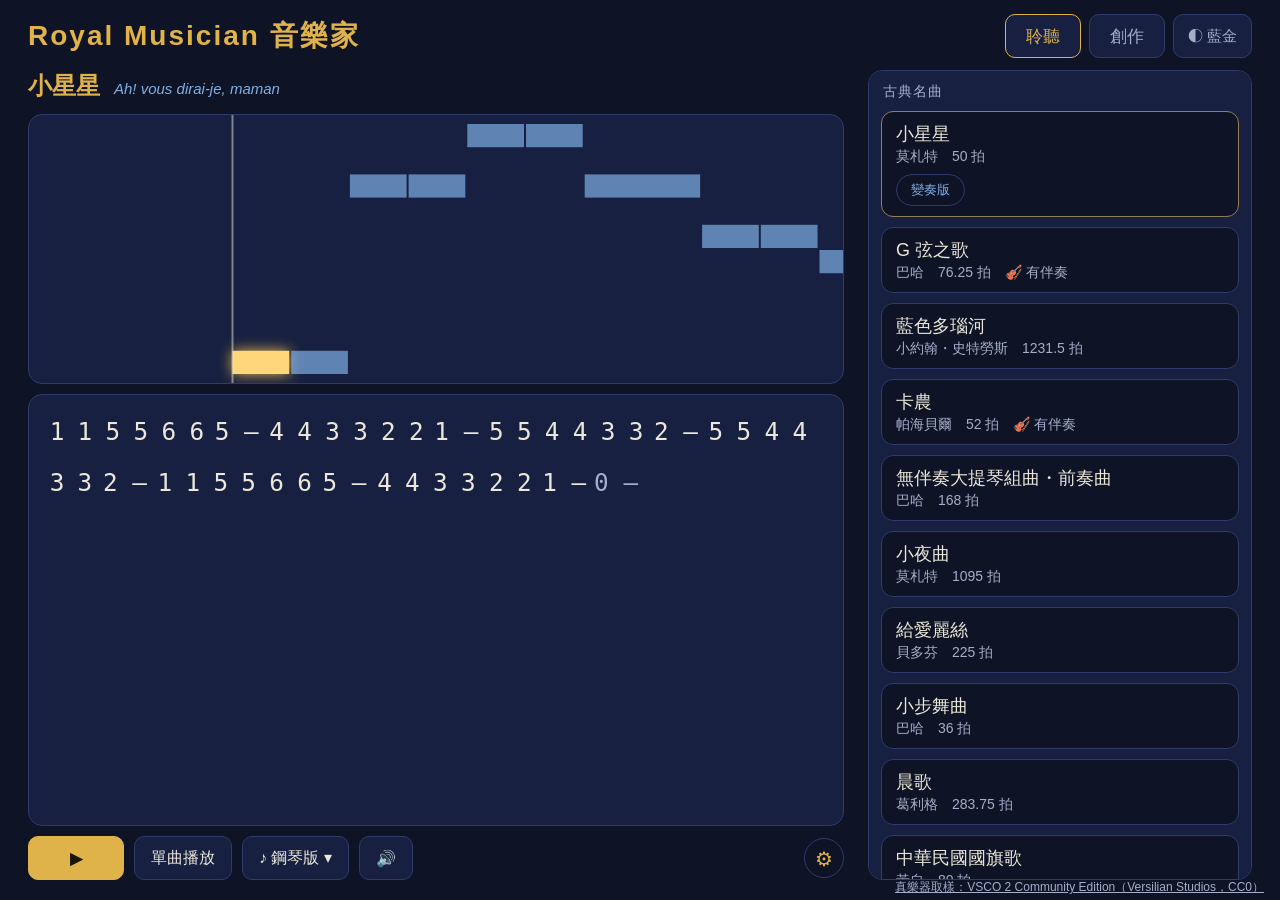
==== commit b067bd9a: "導覽改稱「聆聽／創作」 Co-Authored-By: Claude Sonnet 5.5 <noreply@anthropic.com>" ====
--- a/index.html
+++ b/index.html
@@ -4,8 +4,8 @@
 <meta charset="utf-8">
 <meta name="viewport" content="width=device-width, initial-scale=1, viewport-fit=cover">
 <title>Royal Musician 音樂家</title>
-<link rel="stylesheet" href="musician-theme.css?v=1.26.00">
-<script src="musician-shell.js?v=1.26.00"></script>
+<link rel="stylesheet" href="musician-theme.css?v=1.27.01">
+<script src="musician-shell.js?v=1.27.01"></script>
 <style>
   /* 聽（欣賞）頁骨架（改版提案階段 2，2026-11-02）：舞台在左、曲庫在右；手機由上到下同一順序。
      色票在 musician-theme.css，這裡只寫版面。 */
@@ -130,10 +130,10 @@
 
   <footer class="credits"><a href="https://versilian-studios.com/vsco-community/" target="_blank" rel="noopener" data-t="credits.samples"></a></footer>
 
-<script src="config.js?v=1.26.00"></script>
-<script src="strings.zh.js?v=1.26.00"></script>
-<script src="musician.js?v=1.26.00"></script>
-<script src="designer-panel.js?v=1.26.00"></script>
+<script src="config.js?v=1.27.01"></script>
+<script src="strings.zh.js?v=1.27.01"></script>
+<script src="musician.js?v=1.27.01"></script>
+<script src="designer-panel.js?v=1.27.01"></script>
 <script>
 applyText(CONFIG); applyStaticText();
 const $=id=>document.getElementById(id);
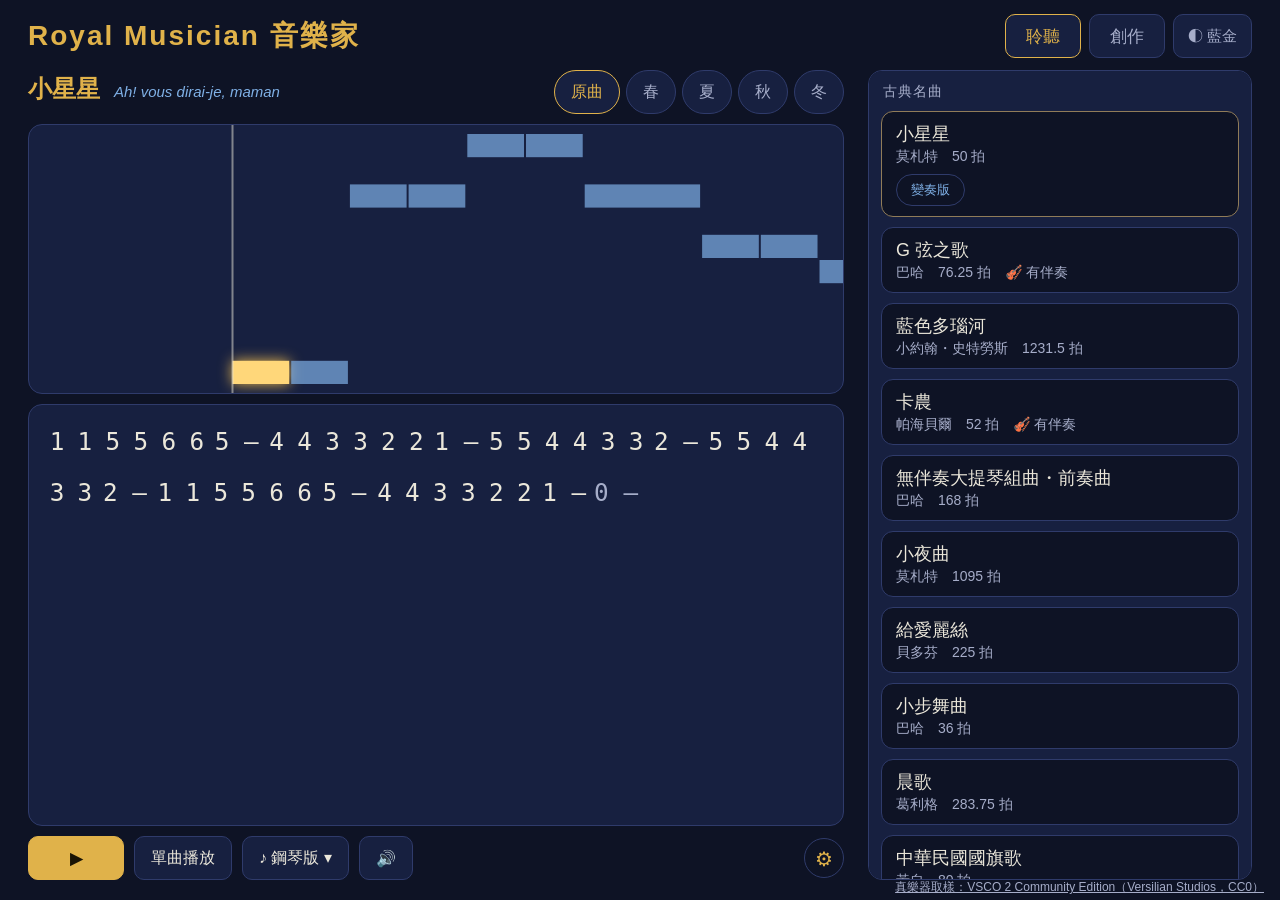
==== commit 504e027d: "v1.29.00：音色降級、四首原創配樂、四季變奏 Co-Authored-By: Claude Sonnet 5.5 <noreply@anthropic.com>" ====
--- a/index.html
+++ b/index.html
@@ -4,8 +4,8 @@
 <meta charset="utf-8">
 <meta name="viewport" content="width=device-width, initial-scale=1, viewport-fit=cover">
 <title>Royal Musician 音樂家</title>
-<link rel="stylesheet" href="musician-theme.css?v=1.27.01">
-<script src="musician-shell.js?v=1.27.01"></script>
+<link rel="stylesheet" href="musician-theme.css?v=1.29.00">
+<script src="musician-shell.js?v=1.29.00"></script>
 <style>
   /* 聽（欣賞）頁骨架（改版提案階段 2，2026-11-02）：舞台在左、曲庫在右；手機由上到下同一順序。
      色票在 musician-theme.css，這裡只寫版面。 */
@@ -18,6 +18,11 @@
   .nowrow{display:flex; align-items:baseline; gap:14px; flex-wrap:wrap; min-height:34px; flex:none;}
   .nowname{font-size:24px; color:var(--gold); font-weight:700;}
   .noworig{font-size:15px; color:var(--blue); font-style:italic;}
+  .seasons{margin-left:auto; display:inline-flex; gap:6px; flex-wrap:wrap;}
+  .seasons[hidden]{display:none;}
+  .seasons button{background:var(--panel); border:1px solid var(--line); color:var(--muted); border-radius:999px; padding:0 16px; min-height:44px; font-size:16px; cursor:pointer;}
+  .seasons button:hover{border-color:var(--blue);}
+  .seasons button.on{border-color:var(--gold); color:var(--gold);}
 
   /* 舞台：捲簾高度＝軌數×每軌高（寬扁，不拉成高塔）；單旋律下面接簡譜全文，吃掉剩下的高度 */
   .stage{flex:0 1 calc(var(--lanes,1) * var(--laneH)); min-height:0; display:grid; grid-template-columns:minmax(0,1fr); grid-template-rows:minmax(0,1fr);
@@ -107,7 +112,7 @@
 
   <div class="app" id="app">
     <main class="stagecol" id="stagecol">
-      <div class="nowrow"><span class="nowname" id="nowName"></span><span class="noworig" id="nowOrig"></span></div>
+      <div class="nowrow"><span class="nowname" id="nowName"></span><span class="noworig" id="nowOrig"></span><span class="seasons" id="seasons"></span></div>
       <section class="stage" id="stage">
         <div class="lanectl" id="lanectl"></div>
         <canvas id="roll"></canvas>
@@ -130,10 +135,11 @@
 
   <footer class="credits"><a href="https://versilian-studios.com/vsco-community/" target="_blank" rel="noopener" data-t="credits.samples"></a></footer>
 
-<script src="config.js?v=1.27.01"></script>
-<script src="strings.zh.js?v=1.27.01"></script>
-<script src="musician.js?v=1.27.01"></script>
-<script src="designer-panel.js?v=1.27.01"></script>
+<script src="config.js?v=1.29.00"></script>
+<script src="works.js?v=1.29.00"></script>
+<script src="strings.zh.js?v=1.29.00"></script>
+<script src="musician.js?v=1.29.00"></script>
+<script src="designer-panel.js?v=1.29.00"></script>
 <script>
 applyText(CONFIG); applyStaticText();
 const $=id=>document.getElementById(id);
@@ -143,24 +149,25 @@
    指揮關（預設）＝單選——點哪個換哪個，快速比音色；
    指揮開＝自由編制（同旋律 doubling），可以全部關掉＝靜場。播放中改編制立刻生效。 */
 let activeVoices=new Set(['piano']), mixMode=false;   // 玩家預設鋼琴版（Roy 定案 2026-09-16）
-let sel=null, playingNow=false;                        // sel＝{k:'t'|'o', i}：選中的曲；playingNow＝正在播
+let sel=null, playingNow=false, season='orig';   // season：原曲／spring／summer／autumn／winter（四季變奏，播放時現算）                        // sel＝{k:'t'|'o', i}：選中的曲；playingNow＝正在播
 
 Musician.setSamples(SAMPLES,'samples/vsco/');   // 真樂器取樣：註冊成音色，第一次用到才下載
 const voicesEl=$('voices');
-{ let realSep=false;
+{ /* 音色分三組（2026-11-03 Master：「真樂器取樣的合成音色先降級」）：真樂器在最前面；跟真樂器重複的合成版（弦樂／長笛／銅管／豎琴／定音鼓）
+     降到「輕量版」次要組——還是能選（免下載、離線可用、舊曲與下游遊戲照舊呼叫），只是不再擺在第一排；特色合成（水晶、8-bit、鋼琴、合唱、撥弦、函數音色）沒有真樂器可換，留著 */
+  const LITE=new Set(['strings','flute','brass','harp','timpani']);
   const sep=t=>{ const d=document.createElement('div'); d.className='vsep'; d.textContent=t; voicesEl.appendChild(d); };
-  sep(TEXT['ui.synthGroup']);
-  Musician.voices.forEach(v=>{
-    if(Musician.isSampled(v)&&!realSep){ realSep=true; sep(TEXT['ui.realGroup']); }
-    const b=document.createElement('button');
-    b.textContent=TEXT['ui.voice.'+v]; b.dataset.v=v;
+  const mkBtn=v=>{ const b=document.createElement('button'); b.textContent=TEXT['ui.voice.'+v]||v; b.dataset.v=v;
     b.onclick=()=>{
       if(mixMode){ activeVoices.has(v)?activeVoices.delete(v):activeVoices.add(v); }
       else { activeVoices=new Set([v]); $('voicePop').hidden=true; }
       paintVoices(); if(playingNow&&sel.k==='t') playSel();
     };
-    voicesEl.appendChild(b);
-  }); }
+    voicesEl.appendChild(b); };
+  const all=Musician.voices, real=all.filter(v=>Musician.isSampled(v)), lite=all.filter(v=>LITE.has(v)), char=all.filter(v=>!Musician.isSampled(v)&&!LITE.has(v));
+  sep(TEXT['ui.realGroup']); real.forEach(mkBtn);
+  sep(TEXT['ui.synthGroup']); char.forEach(mkBtn);
+  sep(TEXT['ui.liteGroup']); lite.forEach(mkBtn); }
 const mixBtn=document.createElement('button'); mixBtn.id='mixToggle'; mixBtn.textContent=TEXT['ui.mix'];
 mixBtn.onclick=()=>{
   mixMode=!mixMode;
@@ -218,6 +225,14 @@
 ORCH_TUNES.forEach((t,i)=>addCard('o'+i,t.name,'多聲部　'+t.parts.length+' 軌',()=>pick('o',i,true)));
 
 const tuneOf=s=>s.k==='t'?TUNES[s.i]:ORCH_TUNES[s.i];
+/* 四季變奏（2026-11-03 Master：「將所有經典名曲去做各種四季變奏」）：選了季節，曲庫每一首都變成該季的多聲部版（調式、速度、樂器、伴奏一起換）；
+   變奏是播放時現算的，不存進曲庫，所以任何一首都有；ORCH 曲本來就是多聲部，不套季節 */
+const seasonOf=s=>{ if(s.k!=='t'||season==='orig') return null; try{ return Musician.season(TUNES[s.i],season); }catch(e){ return null; } };
+{ const box=$('seasons'); box.innerHTML='<button data-s="orig">'+TEXT['ui.season.orig']+'</button>'+['spring','summer','autumn','winter'].map(k=>'<button data-s="'+k+'">'+Musician.SEASONS[k].label+'</button>').join('');
+  try{ const v=localStorage.getItem('musician.season'); if(v&&(v==='orig'||Musician.SEASONS[v])) season=v; }catch(e){}
+  const paint=()=>box.querySelectorAll('button').forEach(b=>b.classList.toggle('on',b.dataset.s===season));
+  box.onclick=e=>{ const b=e.target.closest('button'); if(!b) return; season=b.dataset.s; try{ localStorage.setItem('musician.season',season); }catch(x){} paint(); if(sel) pick(sel.k,sel.i,playingNow); };
+  window.paintSeasons=paint; paint(); }
 
 /* ── 舞台：每軌一條捲簾（寬扁）；單旋律下面接簡譜全文 ──────────────
    lanes＝[{name,tokens,color}]；畫布像素尺寸由 ResizeObserver 追著 CSS 尺寸走
@@ -336,17 +351,20 @@
 /* ── 選曲／播放 ── */
 function pick(k,i,play){
   sel={k,i}; try{ localStorage.setItem('musician.last',k+i); }catch(e){}
-  const tune=tuneOf(sel);
+  const sv=seasonOf(sel), tune=sv||tuneOf(sel);
   $('nowName').textContent=tune.name; $('nowOrig').textContent=k==='t'?(tune.orig||''):'';
-  ctl.classList.toggle('orch',k==='o');
-  if(k==='t') renderScore(tune); else renderOrch(tune);
+  $('seasons').hidden=k==='o';
+  ctl.classList.toggle('orch',k==='o'||!!sv);
+  if(k==='t'&&!sv) renderScore(tune); else renderOrch(tune);
+  curPlay=tune;
   paintCards();
   if(play) playSel();
 }
+let curPlay=null;   // 目前舞台上那一首（原曲、四季版或多聲部曲）——播放就播它
 function playSel(){
-  if(sel.k==='t'&&!activeVoices.size){ Musician.stop(); playingNow=false; paintCards(); paintPlay(); return; }   // 全關＝靜場
-  const tune=tuneOf(sel);
-  if(sel.k==='t') Musician.play(tune,{voice:[...activeVoices],cfg:CONFIG,accomp:accOn,onend:handleEnd});
+  if(sel.k==='t'&&!seasonOf(sel)&&!activeVoices.size){ Musician.stop(); playingNow=false; paintCards(); paintPlay(); return; }   // 全關＝靜場
+  const tune=curPlay||tuneOf(sel);
+  if(sel.k==='t'&&!tune.parts) Musician.play(tune,{voice:[...activeVoices],cfg:CONFIG,accomp:accOn,onend:handleEnd});
   else Musician.play(tune,{cfg:CONFIG,onend:handleEnd});
   playingNow=true; paintCards(); paintPlay();
   if(!scoreRAF) scoreRAF=requestAnimationFrame(tickScore);
@@ -362,8 +380,8 @@
 }
 function paintPlay(){ $('playBtn').textContent=playingNow?'■':'▶'; $('playBtn').title=playingNow?'停止':'播放'; }
 $('playBtn').onclick=()=>{ if(playingNow) stopAll(); else if(sel) playSel(); };
-$('editBtn').onclick=()=>{   // 拆開來改：把這首交給積木編輯器（localStorage 傳遞）
-  try{ localStorage.setItem('composer.import', JSON.stringify(tuneOf(sel))); }catch(e){}
+$('editBtn').onclick=()=>{   // 拆開來改：把這首（含四季版）交給創作台（localStorage 傳遞）
+  try{ localStorage.setItem('composer.import', JSON.stringify(curPlay||tuneOf(sel))); }catch(e){}
   location.href='composer.html?import=1';
 };
 
